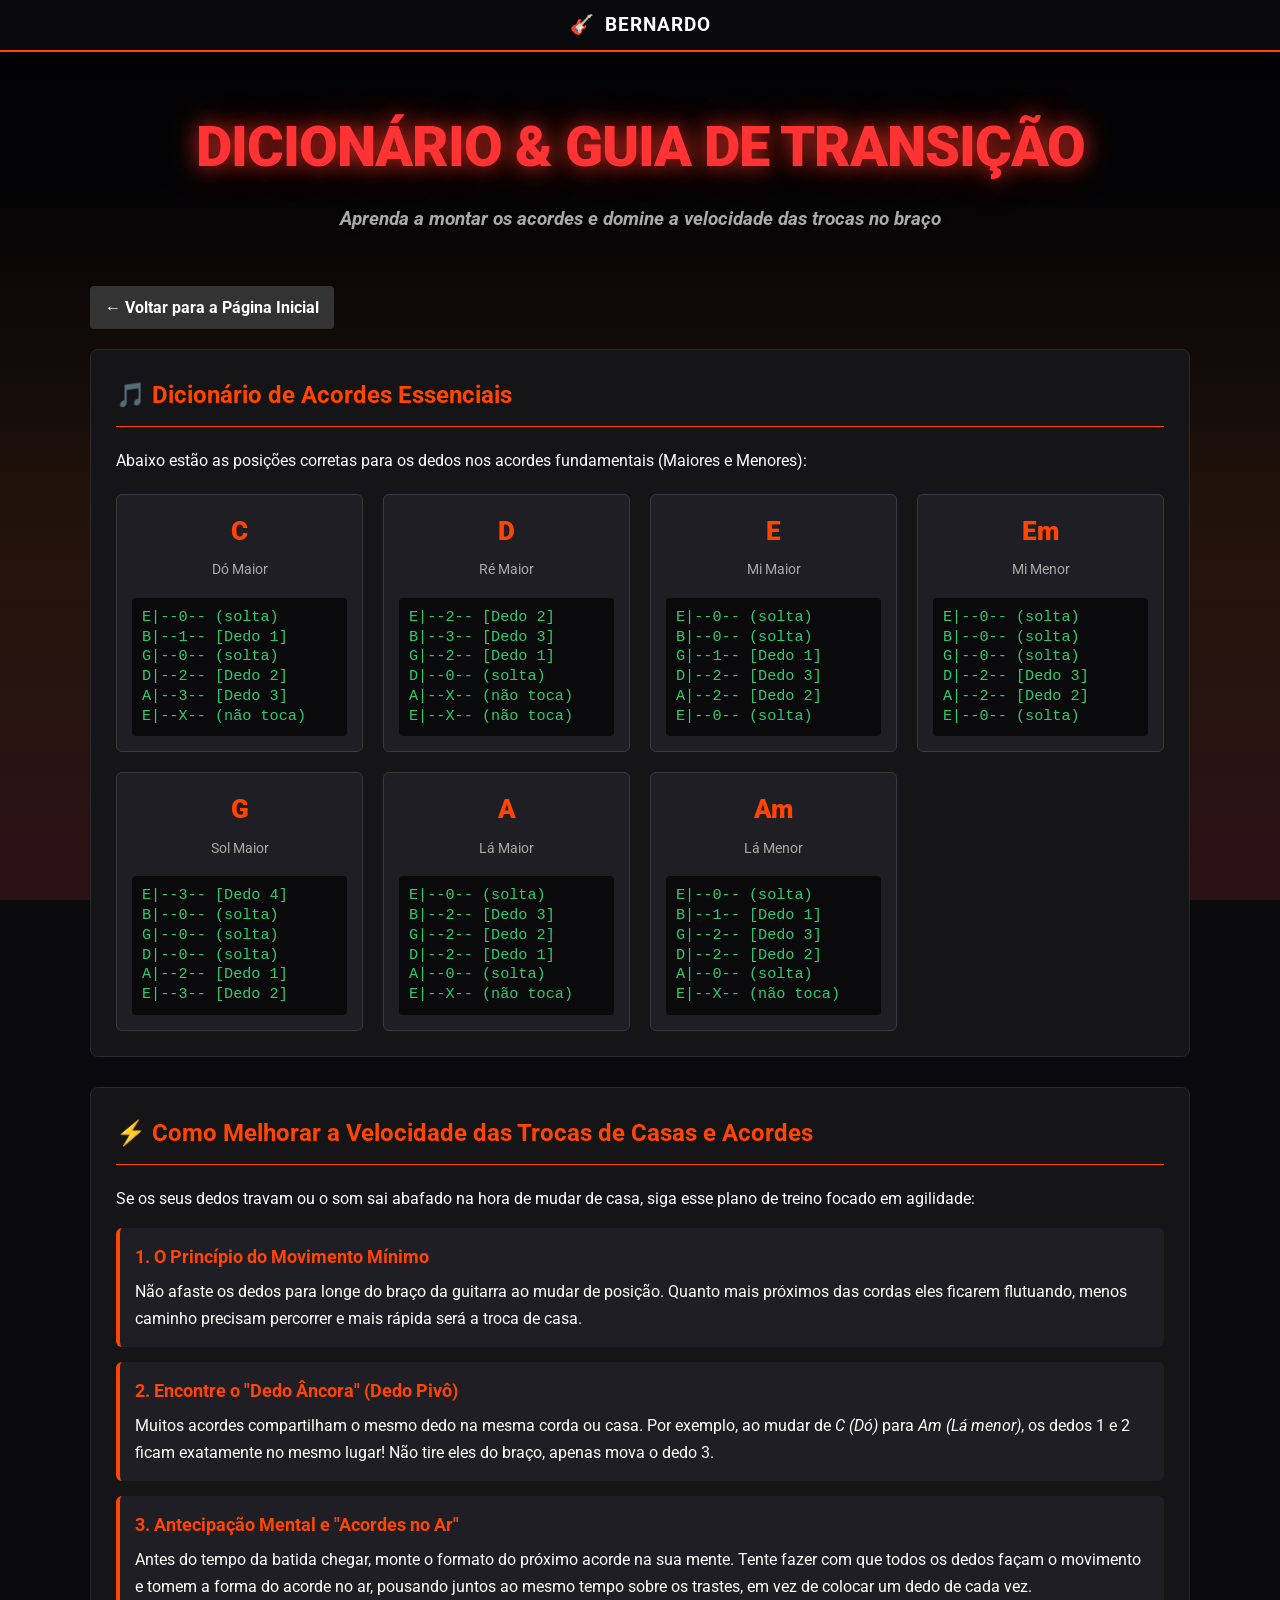
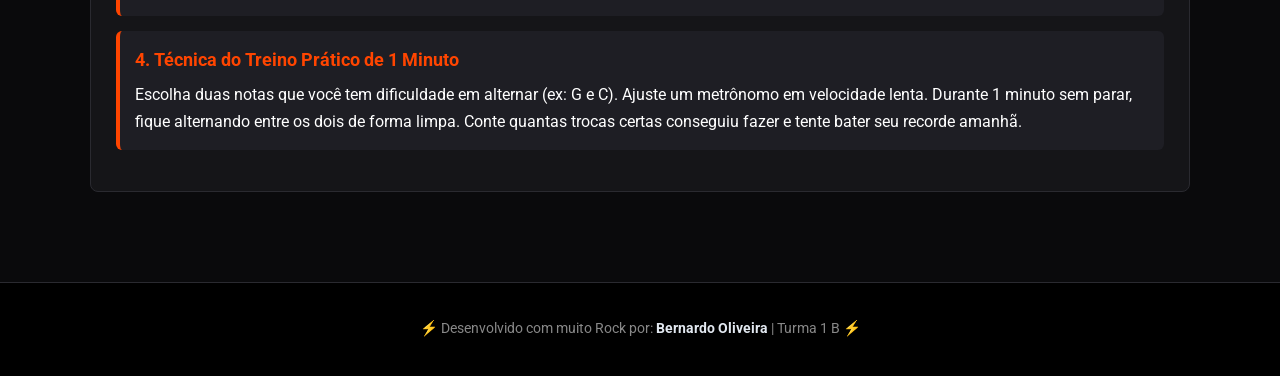
==== acordes.html @ 713ac823 "SixSevenAuraBoy+Ego" ====
<!DOCTYPE html>
<html lang="pt-BR">
<head>
    <meta charset="UTF-8">
    <meta name="viewport" content="width=device-width, initial-scale=1.0">
    <title>Acorde Perfeito - Dicionário de Acordes</title>
    <link rel="preconnect" href="https://fonts.googleapis.com">
    <link rel="preconnect" href="https://fonts.gstatic.com" crossorigin>
    <link href="https://fonts.googleapis.com/css2?family=Roboto:wght@400;700;900&display=swap" rel="stylesheet">
    <link rel="stylesheet" href="style.css">
    <style>
        /* CURSOR FIXO DIRETO NO HTML */
        html, body {
            cursor: url('images/palheta-cursor.png') 16 16, auto !important;
        }
        a, button, select, input[type="submit"], .btn-voltar, .chord-card {
            cursor: url('images/palheta-pointer.png') 16 16, pointer !important;
        }

        /* Barra Fixa do Topo */
        .top-navbar {
            position: fixed;
            top: 0;
            left: 0;
            width: 100%;
            height: 50px;
            background-color: rgba(10, 10, 12, 0.95);
            backdrop-filter: blur(8px);
            -webkit-backdrop-filter: blur(8px);
            display: flex;
            align-items: center;
            justify-content: center;
            z-index: 10000;
            box-shadow: 0 4px 20px rgba(0, 0, 0, 0.8);
            border-bottom: 2px solid #ff4500;
        }

        .top-navbar-content {
            font-family: 'Roboto', sans-serif;
            font-weight: 700;
            font-size: 1.2rem;
            color: #ffffff;
            display: flex;
            align-items: center;
            gap: 10px;
            letter-spacing: 1px;
        }

        body {
            margin-top: 70px !important;
            background-color: #0a0a0c;
            color: #ffffff;
            font-family: 'Roboto', sans-serif;
        }

        .container {
            max-width: 1100px;
            margin: 0 auto;
            padding: 20px;
        }

        .btn-voltar {
            display: inline-block;
            color: #ffffff;
            background-color: #333;
            padding: 8px 15px;
            text-decoration: none;
            border-radius: 4px;
            margin-bottom: 20px;
            font-weight: bold;
            transition: background 0.2s;
        }
        .btn-voltar:hover {
            background-color: #444;
        }

        .secao-acordes {
            background: #151518;
            border: 1px solid #2a2a30;
            border-radius: 8px;
            padding: 25px;
            margin-bottom: 30px;
        }

        h2 {
            color: #ff4500;
            border-bottom: 1px solid #ff4500;
            padding-bottom: 10px;
            margin-top: 0;
        }

        /* Grid do Dicionário de Acordes */
        .grid-acordes {
            display: grid;
            grid-template-columns: repeat(auto-fit, minmax(220px, 1fr));
            gap: 20px;
            margin-top: 20px;
        }

        .chord-card {
            background: #1e1e24;
            border: 1px solid #3a3a42;
            border-radius: 6px;
            padding: 15px;
            text-align: center;
            transition: transform 0.2s, border-color 0.2s;
        }

        .chord-card:hover {
            transform: translateY(-3px);
            border-color: #ff4500;
        }

        .chord-name {
            font-size: 1.6rem;
            font-weight: 900;
            color: #ff4500;
            margin-bottom: 5px;
        }

        .chord-type {
            font-size: 0.9rem;
            color: #aaaaaa;
            margin-bottom: 15px;
        }

        /* Representação visual simplificada das cordas/dedos */
        .chord-diagram {
            font-family: monospace;
            background: #0a0a0c;
            padding: 10px;
            border-radius: 4px;
            color: #2ecc71;
            font-size: 0.95rem;
            line-height: 1.3;
            text-align: left;
            display: inline-block;
            width: 100%;
            box-sizing: border-box;
        }

        /* Seção de Dicas de Velocidade */
        .dicas-lista {
            list-style-type: none;
            padding-left: 0;
        }

        .dicas-lista li {
            background: #1e1e24;
            margin-bottom: 15px;
            padding: 15px;
            border-radius: 6px;
            border-left: 4px solid #ff4500;
        }

        .dicas-lista strong {
            color: #ff4500;
            display: block;
            font-size: 1.1rem;
            margin-bottom: 5px;
        }

        footer {
            text-align: center;
            padding: 20px;
            margin-top: 40px;
            border-top: 1px solid #2a2a30;
            font-size: 0.9rem;
            color: #888;
        }
    </style>
</head>
<body>

    <div class="top-navbar">
        <div class="top-navbar-content">
            <span class="guitar-icon">🎸</span>
            <span>BERNARDO</span>
        </div>
    </div>

    <header class="site-header" style="text-align: center; padding: 30px 0;">
        <h1>Dicionário & Guia de Transição</h1>
        <p class="subtitulo" style="color: #aaa;">Aprenda a montar os acordes e domine a velocidade das trocas no braço</p>
    </header>

    <div class="container">
        <a href="index.html" class="btn-voltar">← Voltar para a Página Inicial</a>

        <section class="secao-acordes">
            <h2>🎵 Dicionário de Acordes Essenciais</h2>
            <p>Abaixo estão as posições corretas para os dedos nos acordes fundamentais (Maiores e Menores):</p>
            
            <div class="grid-acordes">
                <div class="chord-card">
                    <div class="chord-name">C</div>
                    <div class="chord-type">Dó Maior</div>
                    <div class="chord-diagram">
                        E|--0-- (solta)<br>
                        B|--1-- [Dedo 1]<br>
                        G|--0-- (solta)<br>
                        D|--2-- [Dedo 2]<br>
                        A|--3-- [Dedo 3]<br>
                        E|--X-- (não toca)
                    </div>
                </div>

                <div class="chord-card">
                    <div class="chord-name">D</div>
                    <div class="chord-type">Ré Maior</div>
                    <div class="chord-diagram">
                        E|--2-- [Dedo 2]<br>
                        B|--3-- [Dedo 3]<br>
                        G|--2-- [Dedo 1]<br>
                        D|--0-- (solta)<br>
                        A|--X-- (não toca)<br>
                        E|--X-- (não toca)
                    </div>
                </div>

                <div class="chord-card">
                    <div class="chord-name">E</div>
                    <div class="chord-type">Mi Maior</div>
                    <div class="chord-diagram">
                        E|--0-- (solta)<br>
                        B|--0-- (solta)<br>
                        G|--1-- [Dedo 1]<br>
                        D|--2-- [Dedo 3]<br>
                        A|--2-- [Dedo 2]<br>
                        E|--0-- (solta)
                    </div>
                </div>

                <div class="chord-card">
                    <div class="chord-name">Em</div>
                    <div class="chord-type">Mi Menor</div>
                    <div class="chord-diagram">
                        E|--0-- (solta)<br>
                        B|--0-- (solta)<br>
                        G|--0-- (solta)<br>
                        D|--2-- [Dedo 3]<br>
                        A|--2-- [Dedo 2]<br>
                        E|--0-- (solta)
                    </div>
                </div>

                <div class="chord-card">
                    <div class="chord-name">G</div>
                    <div class="chord-type">Sol Maior</div>
                    <div class="chord-diagram">
                        E|--3-- [Dedo 4]<br>
                        B|--0-- (solta)<br>
                        G|--0-- (solta)<br>
                        D|--0-- (solta)<br>
                        A|--2-- [Dedo 1]<br>
                        E|--3-- [Dedo 2]
                    </div>
                </div>

                <div class="chord-card">
                    <div class="chord-name">A</div>
                    <div class="chord-type">Lá Maior</div>
                    <div class="chord-diagram">
                        E|--0-- (solta)<br>
                        B|--2-- [Dedo 3]<br>
                        G|--2-- [Dedo 2]<br>
                        D|--2-- [Dedo 1]<br>
                        A|--0-- (solta)<br>
                        E|--X-- (não toca)
                    </div>
                </div>

                <div class="chord-card">
                    <div class="chord-name">Am</div>
                    <div class="chord-type">Lá Menor</div>
                    <div class="chord-diagram">
                        E|--0-- (solta)<br>
                        B|--1-- [Dedo 1]<br>
                        G|--2-- [Dedo 3]<br>
                        D|--2-- [Dedo 2]<br>
                        A|--0-- (solta)<br>
                        E|--X-- (não toca)
                    </div>
                </div>
            </div>
        </section>

        <section class="secao-acordes">
            <h2>⚡ Como Melhorar a Velocidade das Trocas de Casas e Acordes</h2>
            <p>Se os seus dedos travam ou o som sai abafado na hora de mudar de casa, siga esse plano de treino focado em agilidade:</p>
            
            <ul class="dicas-lista">
                <li>
                    <strong>1. O Princípio do Movimento Mínimo</strong>
                    Não afaste os dedos para longe do braço da guitarra ao mudar de posição. Quanto mais próximos das cordas eles ficarem flutuando, menos caminho precisam percorrer e mais rápida será a troca de casa.
                </li>
                <li>
                    <strong>2. Encontre o "Dedo Âncora" (Dedo Pivô)</strong>
                    Muitos acordes compartilham o mesmo dedo na mesma corda ou casa. Por exemplo, ao mudar de <em>C (Dó)</em> para <em>Am (Lá menor)</em>, os dedos 1 e 2 ficam exatamente no mesmo lugar! Não tire eles do braço, apenas mova o dedo 3.
                </li>
                <li>
                    <strong>3. Antecipação Mental e "Acordes no Ar"</strong>
                    Antes do tempo da batida chegar, monte o formato do próximo acorde na sua mente. Tente fazer com que todos os dedos façam o movimento e tomem a forma do acorde no ar, pousando juntos ao mesmo tempo sobre os trastes, em vez de colocar um dedo de cada vez.
                </li>
                <li>
                    <strong>4. Técnica do Treino Prático de 1 Minuto</strong>
                    Escolha duas notas que você tem dificuldade em alternar (ex: G e C). Ajuste um metrônomo em velocidade lenta. Durante 1 minuto sem parar, fique alternando entre os dois de forma limpa. Conte quantas trocas certas conseguiu fazer e tente bater seu recorde amanhã.
                </li>
            </ul>
        </section>
    </div>

    <footer>
        <p>⚡ Desenvolvido com muito Rock por: <strong>Bernardo Oliveira</strong> | Turma 1 B ⚡</p>
    </footer>

</body>
</html>
---- style.css ----
/* Configurações Gerais e Efeito Chamas de Fundo */
body {
    font-family: 'Roboto', 'Segoe UI', sans-serif;
    background: linear-gradient(0deg, rgba(230,57,70,0.15) 0%, rgba(255,107,0,0.1) 40%, #030305 80%), #030305;
    background-attachment: fixed;
    color: #e2e8f0;
    line-height: 1.7;
    margin: 0;
    padding: 0;
}

.site-header {
    text-align: center;
    padding: 40px 10px 10px 10px;
}

h1 {
    color: #ff3333;
    font-size: 3.5rem;
    font-weight: 900;
    text-transform: uppercase;
    margin: 0;
    letter-spacing: -1px;
    text-shadow: 0 0 20px rgba(255, 51, 51, 0.7), 0 0 40px rgba(255, 69, 0, 0.4);
}

.subtitulo {
    color: #a0aec0; /* Trocado amarelo por cinza prateado */
    font-size: 1.2rem;
    font-style: italic;
    font-weight: bold;
    margin: 8px 0 0 0;
    text-shadow: 0 2px 4px rgba(0,0,0,0.8);
}

/* LAYOUT TRI-COLUNA */
.layout-container {
    display: flex;
    max-width: 1400px;
    margin: 30px auto;
    padding: 0 20px;
    gap: 25px;
}

/* CONFIGURAÇÃO DAS BARRAS LATERAIS */
.sidebar {
    flex: 1;
    min-width: 280px;
    background: rgba(15, 15, 20, 0.85);
    backdrop-filter: blur(5px);
    padding: 20px;
    border-radius: 12px;
    border: 1px solid #ff4500;
    height: fit-content;
    position: sticky;
    top: 75px;
    box-shadow: 0 4px 20px rgba(255, 69, 0, 0.15);
}

.sidebar-title {
    color: #cbd5e0; /* Trocado amarelo por cinza claro */
    text-transform: uppercase;
    font-size: 1.1rem;
    font-weight: 900;
    margin-top: 0;
    border-bottom: 2px solid #ff3333;
    padding-bottom: 10px;
    margin-bottom: 20px;
    letter-spacing: 1px;
    text-shadow: 0 0 5px rgba(200,200,200,0.2);
}

/* Esquerda: Cards de Modelos */
.guitar-model-card {
    background: rgba(25, 25, 30, 0.9);
    padding: 16px;
    border-radius: 8px;
    margin-bottom: 20px;
    font-size: 0.9rem;
    border: 1px solid #333;
    border-left: 4px solid #ff4500;
    box-shadow: 0 4px 10px rgba(0, 0, 0, 0.5);
    transition: all 0.3s ease;
}

.guitar-model-card:hover {
    transform: translateY(-4px);
    border-left-color: #ff3333;
    box-shadow: 0 0 20px rgba(255, 51, 51, 0.4);
    background: #1e1e24;
}

.guitar-model-card h4 {
    margin: 10px 0 5px 0;
    color: #ffffff;
    font-size: 1.2rem;
    font-weight: 700;
}

.guitar-model-card p {
    margin: 0 0 6px 0;
    color: #cbd5e0;
    font-size: 0.88rem;
}

.ponto-forte {
    color: #ffffff !important;
    background: linear-gradient(90deg, #ff4500, #ff3333);
    padding: 6px 8px;
    border-radius: 4px;
    font-weight: 700;
    box-shadow: 0 2px 5px rgba(0,0,0,0.3);
}

/* Direita: Menu de Links */
.shortcut-menu {
    display: flex;
    flex-direction: column;
    gap: 8px;
}
.shortcut-menu a {
    color: #e2e8f0;
    text-decoration: none;
    font-size: 0.95rem;
    padding: 10px 14px;
    background: rgba(30, 30, 40, 0.6);
    border-radius: 6px;
    transition: all 0.2s ease;
    border-left: 3px solid transparent;
    font-weight: 500;
}
.shortcut-menu a:hover {
    background: #ff3333;
    color: #ffffff;
    border-left-color: #718096; /* Detalhe lateral cinza escuro no hover */
    transform: translateX(4px);
    box-shadow: 0 0 15px rgba(255, 51, 51, 0.5);
}

/* COLUNA CENTRAL */
.main-content {
    flex: 2.3;
    background: rgba(10, 10, 12, 0.9);
    backdrop-filter: blur(5px);
    padding: 35px;
    border-radius: 12px;
    border: 1px solid #222;
    box-shadow: 0 10px 30px rgba(0,0,0,0.7);
}

.intro-box {
    background-color: rgba(255, 69, 0, 0.05);
    color: #e2e8f0;
    padding: 22px;
    border-left: 4px solid #ff3333;
    border-radius: 4px;
    margin-bottom: 30px;
    font-size: 1.05rem;
    border-right: 1px solid rgba(255, 69, 0, 0.1);
    border-top: 1px solid rgba(255, 69, 0, 0.1);
    border-bottom: 1px solid rgba(255, 69, 0, 0.1);
}

/* Afinador Realista */
.afinador-container {
    background: #000000;
    color: #fff;
    padding: 25px;
    border-radius: 10px;
    border: 2px solid #ff3333;
    margin-bottom: 35px;
    text-align: center;
    box-shadow: 0 0 20px rgba(255, 51, 51, 0.2);
}
.afinador-container h3 {
    margin: 0 0 6px 0;
    color: #e2e8f0; /* Trocado amarelo por cinza prateado */
    font-size: 1.3rem;
    letter-spacing: 0.5px;
    text-shadow: 0 0 10px rgba(255,255,255,0.1);
}
.afinador-instrucao {
    font-size: 0.9rem;
    color: #a0aec0;
    margin-bottom: 16px;
}
.cordas-board {
    display: flex;
    justify-content: center;
    gap: 10px;
}
.nota-btn {
    font-family: 'Roboto', sans-serif;
    background: #1a1a1a;
    color: #cbd5e0; /* Letras do botão em cinza claro */
    border: 2px solid #ff4500;
    width: 52px;
    height: 52px;
    font-weight: 700;
    border-radius: 50%;
    cursor: pointer;
    transition: all 0.2s ease;
}
.nota-btn:hover {
    background: #ff3333;
    color: #fff;
    border-color: #ffffff;
    transform: scale(1.1);
    box-shadow: 0 0 20px #ff3333;
}
#nota-tocando {
    margin-top: 14px;
    font-size: 0.95rem;
    color: #cbd5e0;
}

/* Imagem Central Principal */
.imagem-blog {
    width: 100%;
    height: 380px;
    object-fit: cover;
    border-radius: 10px;
    border: 2px solid #ff4500;
    margin-bottom: 35px;
    box-shadow: 0 0 25px rgba(255, 69, 0, 0.3);
}

/* Cards de Conteúdo Central */
.card {
    background: rgba(20, 20, 25, 0.9);
    padding: 30px;
    border-radius: 8px;
    margin-bottom: 25px;
    border: 1px solid #222;
    border-bottom: 3px solid #ff4500;
    scroll-margin-top: 75px;
    transition: all 0.3s ease;
}

.card:hover {
    border-bottom-color: #ff3333;
    box-shadow: 0 0 20px rgba(255, 69, 0, 0.2);
    transform: translateY(-2px);
    background: rgba(30, 30, 35, 0.95);
}

.card h2 {
    color: #cbd5e0; /* Títulos internos em cinza claro */
    font-size: 1.35rem;
    margin-top: 0;
    font-weight: 700;
    text-transform: uppercase;
    letter-spacing: 0.5px;
    transition: color 0.2s ease;
}
.card:hover h2 {
    color: #ff3333;
}

.card p {
    font-size: 0.98rem;
    color: #e2e8f0;
    margin: 0;
}

/* SEÇÃO DE LARGURA TOTAL */
.full-width-section {
    background: rgba(5, 5, 5, 0.95);
    border-top: 2px solid #ff3333;
    border-bottom: 2px solid #ff3333;
    padding: 55px 20px;
    margin: 50px 0 0 0;
    display: flex;
    justify-content: center;
    box-shadow: 0 0 30px rgba(0,0,0,0.8);
}

.full-width-content {
    max-width: 1310px;
    width: 100%;
}

.full-width-content h2 {
    color: #ff3333;
    font-size: 1.8rem;
    text-transform: uppercase;
    margin-top: 0;
    margin-bottom: 30px;
    text-align: center;
    text-shadow: 0 0 10px rgba(255,51,51,0.5);
}

.acordes-grid {
    display: flex;
    gap: 35px;
}

.acorde-texto {
    flex: 2;
    font-size: 1.05rem;
    color: #cbd5e0;
}

.acorde-destaque {
    flex: 1;
    background: #111;
    padding: 25px;
    border-radius: 10px;
    border: 1px solid #ff4500;
    box-shadow: inset 0 0 15px rgba(255,69,0,0.1);
}

.acorde-destaque h4 {
    margin-top: 0;
    color: #a0aec0; /* Trocado amarelo por cinza médio */
    font-size: 1.15rem;
    text-transform: uppercase;
}

/* Rodapé */
footer {
    text-align: center;
    padding: 35px;
    background-color: #000000;
    color: #718096;
    border-top: 3px solid #ff3333;
}
footer strong {
    color: #e2e8f0; /* Trocado amarelo por cinza prateado */
}

/* Responsividade */
@media (max-width: 1100px) {
    .layout-container, .acordes-grid {
        flex-direction: column;
    }
    .sidebar {
        position: static;
        width: auto;
    }
}
html, body {
    cursor: url('images/palheta-cursor.png') 16 16, auto !important;
}

a, button, select, input[type="submit"], .acorde-btn, th, td {
    cursor: url('images/palheta-pointer.png') 16 16, pointer !important;
}
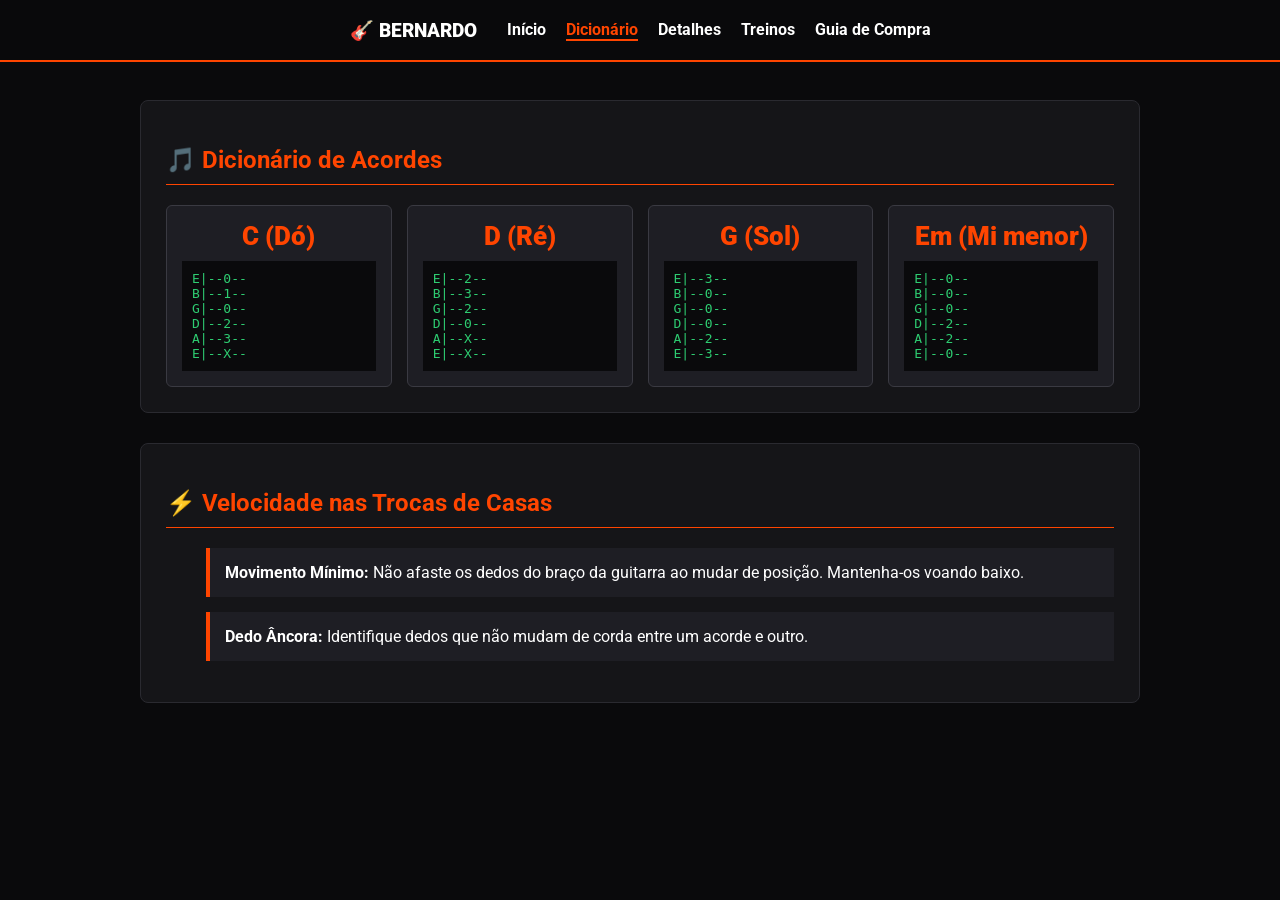
==== commit 8b7c0073: "dada" ====
--- a/acordes.html
+++ b/acordes.html
@@ -3,316 +3,74 @@
 <head>
     <meta charset="UTF-8">
     <meta name="viewport" content="width=device-width, initial-scale=1.0">
-    <title>Acorde Perfeito - Dicionário de Acordes</title>
-    <link rel="preconnect" href="https://fonts.googleapis.com">
-    <link rel="preconnect" href="https://fonts.gstatic.com" crossorigin>
+    <title>Acorde Perfeito - Dicionário</title>
     <link href="https://fonts.googleapis.com/css2?family=Roboto:wght@400;700;900&display=swap" rel="stylesheet">
-    <link rel="stylesheet" href="style.css">
     <style>
-        /* CURSOR FIXO DIRETO NO HTML */
-        html, body {
-            cursor: url('images/palheta-cursor.png') 16 16, auto !important;
+        /* CURSOR DA PALHETA EM SVG */
+        html, body { 
+            cursor: url('data:image/svg+xml;utf8,<svg xmlns="http://www.w3.org/2000/svg" width="24" height="24" viewBox="0 0 24 24"><path d="M12 2C8 2 4 8 4 14c0 4.4 3.6 8 8 8s8-3.6 8-8c0-6-4-12-8-12z" fill="%23ff4500" stroke="%23ffffff" stroke-width="1"/></svg>') 12 12, auto !important; 
         }
-        a, button, select, input[type="submit"], .btn-voltar, .chord-card {
-            cursor: url('images/palheta-pointer.png') 16 16, pointer !important;
+        a, button, .chord-card { 
+            cursor: url('data:image/svg+xml;utf8,<svg xmlns="http://www.w3.org/2000/svg" width="24" height="24" viewBox="0 0 24 24"><path d="M12 2C8 2 4 8 4 14c0 4.4 3.6 8 8 8s8-3.6 8-8c0-6-4-12-8-12z" fill="%23ffffff" stroke="%23ff4500" stroke-width="2"/></svg>') 12 12, pointer !important; 
         }
 
-        /* Barra Fixa do Topo */
+        /* MENU DE NAVEGAÇÃO */
         .top-navbar {
-            position: fixed;
-            top: 0;
-            left: 0;
-            width: 100%;
-            height: 50px;
-            background-color: rgba(10, 10, 12, 0.95);
-            backdrop-filter: blur(8px);
-            -webkit-backdrop-filter: blur(8px);
-            display: flex;
-            align-items: center;
-            justify-content: center;
-            z-index: 10000;
-            box-shadow: 0 4px 20px rgba(0, 0, 0, 0.8);
-            border-bottom: 2px solid #ff4500;
+            position: fixed; top: 0; left: 0; width: 100%; height: 60px;
+            background-color: rgba(10, 10, 12, 0.95); border-bottom: 2px solid #ff4500;
+            display: flex; align-items: center; justify-content: center; z-index: 10000;
         }
-
-        .top-navbar-content {
-            font-family: 'Roboto', sans-serif;
-            font-weight: 700;
-            font-size: 1.2rem;
-            color: #ffffff;
-            display: flex;
-            align-items: center;
-            gap: 10px;
-            letter-spacing: 1px;
-        }
-
-        body {
-            margin-top: 70px !important;
-            background-color: #0a0a0c;
-            color: #ffffff;
-            font-family: 'Roboto', sans-serif;
-        }
-
-        .container {
-            max-width: 1100px;
-            margin: 0 auto;
-            padding: 20px;
-        }
-
-        .btn-voltar {
-            display: inline-block;
-            color: #ffffff;
-            background-color: #333;
-            padding: 8px 15px;
-            text-decoration: none;
-            border-radius: 4px;
-            margin-bottom: 20px;
-            font-weight: bold;
-            transition: background 0.2s;
-        }
-        .btn-voltar:hover {
-            background-color: #444;
-        }
-
-        .secao-acordes {
-            background: #151518;
-            border: 1px solid #2a2a30;
-            border-radius: 8px;
-            padding: 25px;
-            margin-bottom: 30px;
-        }
-
-        h2 {
-            color: #ff4500;
-            border-bottom: 1px solid #ff4500;
-            padding-bottom: 10px;
-            margin-top: 0;
-        }
-
-        /* Grid do Dicionário de Acordes */
-        .grid-acordes {
-            display: grid;
-            grid-template-columns: repeat(auto-fit, minmax(220px, 1fr));
-            gap: 20px;
-            margin-top: 20px;
-        }
-
-        .chord-card {
-            background: #1e1e24;
-            border: 1px solid #3a3a42;
-            border-radius: 6px;
-            padding: 15px;
-            text-align: center;
-            transition: transform 0.2s, border-color 0.2s;
-        }
-
-        .chord-card:hover {
-            transform: translateY(-3px);
-            border-color: #ff4500;
-        }
-
-        .chord-name {
-            font-size: 1.6rem;
-            font-weight: 900;
-            color: #ff4500;
-            margin-bottom: 5px;
-        }
-
-        .chord-type {
-            font-size: 0.9rem;
-            color: #aaaaaa;
-            margin-bottom: 15px;
-        }
-
-        /* Representação visual simplificada das cordas/dedos */
-        .chord-diagram {
-            font-family: monospace;
-            background: #0a0a0c;
-            padding: 10px;
-            border-radius: 4px;
-            color: #2ecc71;
-            font-size: 0.95rem;
-            line-height: 1.3;
-            text-align: left;
-            display: inline-block;
-            width: 100%;
-            box-sizing: border-box;
-        }
-
-        /* Seção de Dicas de Velocidade */
-        .dicas-lista {
-            list-style-type: none;
-            padding-left: 0;
-        }
-
-        .dicas-lista li {
-            background: #1e1e24;
-            margin-bottom: 15px;
-            padding: 15px;
-            border-radius: 6px;
-            border-left: 4px solid #ff4500;
-        }
-
-        .dicas-lista strong {
-            color: #ff4500;
-            display: block;
-            font-size: 1.1rem;
-            margin-bottom: 5px;
-        }
-
-        footer {
-            text-align: center;
-            padding: 20px;
-            margin-top: 40px;
-            border-top: 1px solid #2a2a30;
-            font-size: 0.9rem;
-            color: #888;
-        }
+        .nav-menu { display: flex; gap: 20px; margin-left: 30px; }
+        .nav-menu a { color: #fff; text-decoration: none; font-weight: bold; font-family: 'Roboto', sans-serif; }
+        .nav-menu a:hover { color: #ff4500; }
+        .nav-active { color: #ff4500 !important; border-bottom: 2px solid #ff4500; }
+        
+        /* ESTILOS GERAIS */
+        body { margin-top: 80px; background-color: #0a0a0c; color: #fff; font-family: 'Roboto', sans-serif; }
+        .container { max-width: 1000px; margin: 0 auto; padding: 20px; }
+        .secao { background: #151518; border: 1px solid #2a2a30; border-radius: 8px; padding: 25px; margin-bottom: 30px; }
+        h2 { color: #ff4500; border-bottom: 1px solid #ff4500; padding-bottom: 10px; }
+        
+        .grid-acordes { display: grid; grid-template-columns: repeat(auto-fit, minmax(200px, 1fr)); gap: 15px; margin-top: 20px; }
+        .chord-card { background: #1e1e24; border: 1px solid #3a3a42; border-radius: 6px; padding: 15px; text-align: center; }
+        .chord-name { font-size: 1.6rem; font-weight: 900; color: #ff4500; }
+        .chord-diagram { font-family: monospace; background: #0a0a0c; color: #2ecc71; padding: 10px; margin-top: 10px; text-align: left; }
+        
+        .dicas li { background: #1e1e24; margin-bottom: 15px; padding: 15px; border-left: 4px solid #ff4500; list-style: none; }
     </style>
 </head>
 <body>
 
     <div class="top-navbar">
-        <div class="top-navbar-content">
-            <span class="guitar-icon">🎸</span>
-            <span>BERNARDO</span>
-        </div>
+        <span style="color: #fff; font-weight: 900; font-family: 'Roboto'; font-size: 1.2rem;">🎸 BERNARDO</span>
+        <nav class="nav-menu">
+            <a href="index.html">Início</a>
+            <a href="acordes.html" class="nav-active">Dicionário</a>
+            <a href="detalhes.html">Detalhes</a>
+            <a href="treinos.html">Treinos</a>
+            <a href="Guia-Compra.html">Guia de Compra</a>
+        </nav>
     </div>
 
-    <header class="site-header" style="text-align: center; padding: 30px 0;">
-        <h1>Dicionário & Guia de Transição</h1>
-        <p class="subtitulo" style="color: #aaa;">Aprenda a montar os acordes e domine a velocidade das trocas no braço</p>
-    </header>
-
     <div class="container">
-        <a href="index.html" class="btn-voltar">← Voltar para a Página Inicial</a>
-
-        <section class="secao-acordes">
-            <h2>🎵 Dicionário de Acordes Essenciais</h2>
-            <p>Abaixo estão as posições corretas para os dedos nos acordes fundamentais (Maiores e Menores):</p>
-            
+        <section class="secao">
+            <h2>🎵 Dicionário de Acordes</h2>
             <div class="grid-acordes">
-                <div class="chord-card">
-                    <div class="chord-name">C</div>
-                    <div class="chord-type">Dó Maior</div>
-                    <div class="chord-diagram">
-                        E|--0-- (solta)<br>
-                        B|--1-- [Dedo 1]<br>
-                        G|--0-- (solta)<br>
-                        D|--2-- [Dedo 2]<br>
-                        A|--3-- [Dedo 3]<br>
-                        E|--X-- (não toca)
-                    </div>
-                </div>
-
-                <div class="chord-card">
-                    <div class="chord-name">D</div>
-                    <div class="chord-type">Ré Maior</div>
-                    <div class="chord-diagram">
-                        E|--2-- [Dedo 2]<br>
-                        B|--3-- [Dedo 3]<br>
-                        G|--2-- [Dedo 1]<br>
-                        D|--0-- (solta)<br>
-                        A|--X-- (não toca)<br>
-                        E|--X-- (não toca)
-                    </div>
-                </div>
-
-                <div class="chord-card">
-                    <div class="chord-name">E</div>
-                    <div class="chord-type">Mi Maior</div>
-                    <div class="chord-diagram">
-                        E|--0-- (solta)<br>
-                        B|--0-- (solta)<br>
-                        G|--1-- [Dedo 1]<br>
-                        D|--2-- [Dedo 3]<br>
-                        A|--2-- [Dedo 2]<br>
-                        E|--0-- (solta)
-                    </div>
-                </div>
-
-                <div class="chord-card">
-                    <div class="chord-name">Em</div>
-                    <div class="chord-type">Mi Menor</div>
-                    <div class="chord-diagram">
-                        E|--0-- (solta)<br>
-                        B|--0-- (solta)<br>
-                        G|--0-- (solta)<br>
-                        D|--2-- [Dedo 3]<br>
-                        A|--2-- [Dedo 2]<br>
-                        E|--0-- (solta)
-                    </div>
-                </div>
-
-                <div class="chord-card">
-                    <div class="chord-name">G</div>
-                    <div class="chord-type">Sol Maior</div>
-                    <div class="chord-diagram">
-                        E|--3-- [Dedo 4]<br>
-                        B|--0-- (solta)<br>
-                        G|--0-- (solta)<br>
-                        D|--0-- (solta)<br>
-                        A|--2-- [Dedo 1]<br>
-                        E|--3-- [Dedo 2]
-                    </div>
-                </div>
-
-                <div class="chord-card">
-                    <div class="chord-name">A</div>
-                    <div class="chord-type">Lá Maior</div>
-                    <div class="chord-diagram">
-                        E|--0-- (solta)<br>
-                        B|--2-- [Dedo 3]<br>
-                        G|--2-- [Dedo 2]<br>
-                        D|--2-- [Dedo 1]<br>
-                        A|--0-- (solta)<br>
-                        E|--X-- (não toca)
-                    </div>
-                </div>
-
-                <div class="chord-card">
-                    <div class="chord-name">Am</div>
-                    <div class="chord-type">Lá Menor</div>
-                    <div class="chord-diagram">
-                        E|--0-- (solta)<br>
-                        B|--1-- [Dedo 1]<br>
-                        G|--2-- [Dedo 3]<br>
-                        D|--2-- [Dedo 2]<br>
-                        A|--0-- (solta)<br>
-                        E|--X-- (não toca)
-                    </div>
-                </div>
+                <div class="chord-card"><div class="chord-name">C (Dó)</div><div class="chord-diagram">E|--0--<br>B|--1--<br>G|--0--<br>D|--2--<br>A|--3--<br>E|--X--</div></div>
+                <div class="chord-card"><div class="chord-name">D (Ré)</div><div class="chord-diagram">E|--2--<br>B|--3--<br>G|--2--<br>D|--0--<br>A|--X--<br>E|--X--</div></div>
+                <div class="chord-card"><div class="chord-name">G (Sol)</div><div class="chord-diagram">E|--3--<br>B|--0--<br>G|--0--<br>D|--0--<br>A|--2--<br>E|--3--</div></div>
+                <div class="chord-card"><div class="chord-name">Em (Mi menor)</div><div class="chord-diagram">E|--0--<br>B|--0--<br>G|--0--<br>D|--2--<br>A|--2--<br>E|--0--</div></div>
             </div>
         </section>
 
-        <section class="secao-acordes">
-            <h2>⚡ Como Melhorar a Velocidade das Trocas de Casas e Acordes</h2>
-            <p>Se os seus dedos travam ou o som sai abafado na hora de mudar de casa, siga esse plano de treino focado em agilidade:</p>
-            
-            <ul class="dicas-lista">
-                <li>
-                    <strong>1. O Princípio do Movimento Mínimo</strong>
-                    Não afaste os dedos para longe do braço da guitarra ao mudar de posição. Quanto mais próximos das cordas eles ficarem flutuando, menos caminho precisam percorrer e mais rápida será a troca de casa.
-                </li>
-                <li>
-                    <strong>2. Encontre o "Dedo Âncora" (Dedo Pivô)</strong>
-                    Muitos acordes compartilham o mesmo dedo na mesma corda ou casa. Por exemplo, ao mudar de <em>C (Dó)</em> para <em>Am (Lá menor)</em>, os dedos 1 e 2 ficam exatamente no mesmo lugar! Não tire eles do braço, apenas mova o dedo 3.
-                </li>
-                <li>
-                    <strong>3. Antecipação Mental e "Acordes no Ar"</strong>
-                    Antes do tempo da batida chegar, monte o formato do próximo acorde na sua mente. Tente fazer com que todos os dedos façam o movimento e tomem a forma do acorde no ar, pousando juntos ao mesmo tempo sobre os trastes, em vez de colocar um dedo de cada vez.
-                </li>
-                <li>
-                    <strong>4. Técnica do Treino Prático de 1 Minuto</strong>
-                    Escolha duas notas que você tem dificuldade em alternar (ex: G e C). Ajuste um metrônomo em velocidade lenta. Durante 1 minuto sem parar, fique alternando entre os dois de forma limpa. Conte quantas trocas certas conseguiu fazer e tente bater seu recorde amanhã.
-                </li>
+        <section class="secao">
+            <h2>⚡ Velocidade nas Trocas de Casas</h2>
+            <ul class="dicas">
+                <li><strong>Movimento Mínimo:</strong> Não afaste os dedos do braço da guitarra ao mudar de posição. Mantenha-os voando baixo.</li>
+                <li><strong>Dedo Âncora:</strong> Identifique dedos que não mudam de corda entre um acorde e outro.</li>
             </ul>
         </section>
     </div>
 
-    <footer>
-        <p>⚡ Desenvolvido com muito Rock por: <strong>Bernardo Oliveira</strong> | Turma 1 B ⚡</p>
-    </footer>
-
 </body>
 </html>
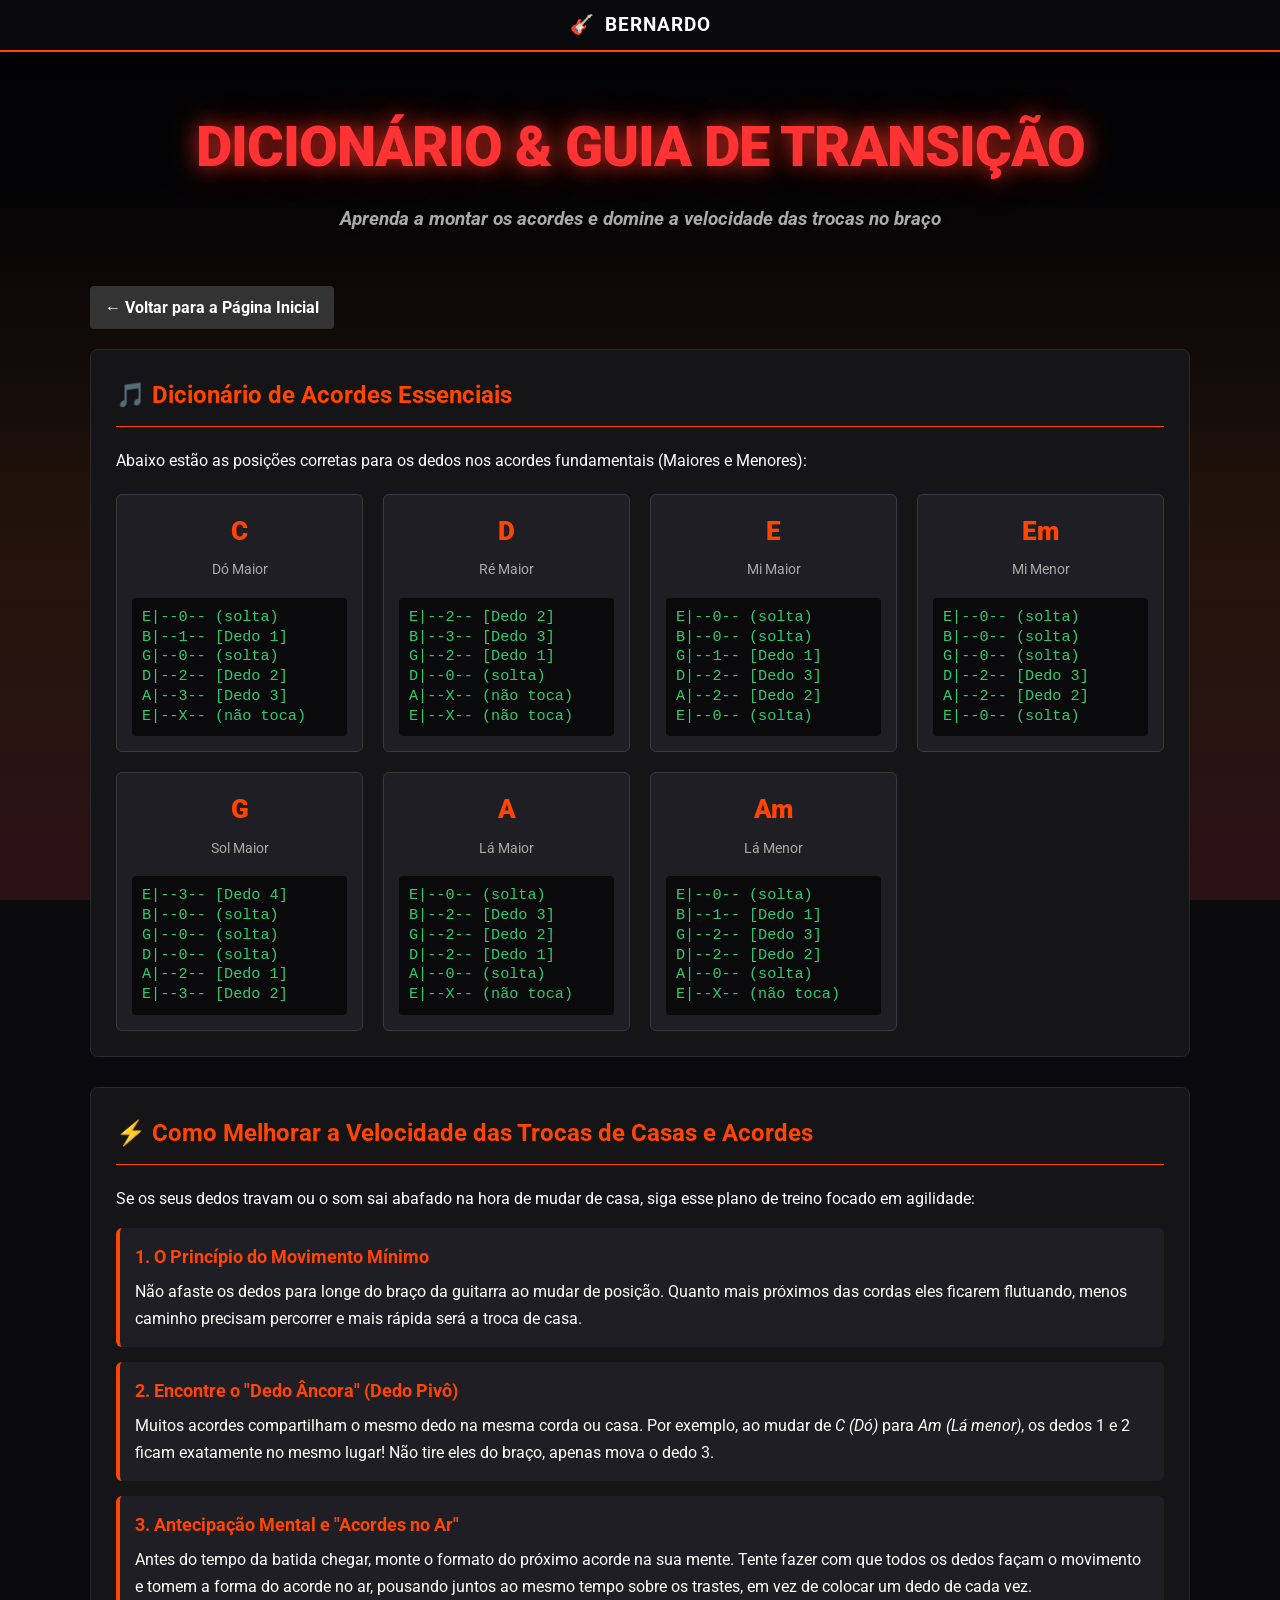
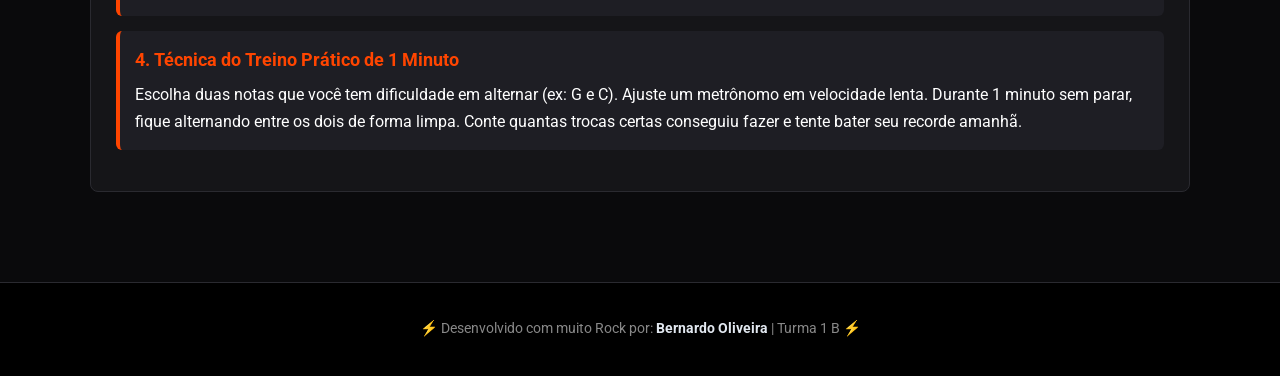
==== commit 9c099c2e: "dada" ====
--- a/acordes.html
+++ b/acordes.html
@@ -3,74 +3,316 @@
 <head>
     <meta charset="UTF-8">
     <meta name="viewport" content="width=device-width, initial-scale=1.0">
-    <title>Acorde Perfeito - Dicionário</title>
+    <title>Acorde Perfeito - Dicionário de Acordes</title>
+    <link rel="preconnect" href="https://fonts.googleapis.com">
+    <link rel="preconnect" href="https://fonts.gstatic.com" crossorigin>
     <link href="https://fonts.googleapis.com/css2?family=Roboto:wght@400;700;900&display=swap" rel="stylesheet">
+    <link rel="stylesheet" href="style.css">
     <style>
-        /* CURSOR DA PALHETA EM SVG */
-        html, body { 
-            cursor: url('data:image/svg+xml;utf8,<svg xmlns="http://www.w3.org/2000/svg" width="24" height="24" viewBox="0 0 24 24"><path d="M12 2C8 2 4 8 4 14c0 4.4 3.6 8 8 8s8-3.6 8-8c0-6-4-12-8-12z" fill="%23ff4500" stroke="%23ffffff" stroke-width="1"/></svg>') 12 12, auto !important; 
-        }
-        a, button, .chord-card { 
-            cursor: url('data:image/svg+xml;utf8,<svg xmlns="http://www.w3.org/2000/svg" width="24" height="24" viewBox="0 0 24 24"><path d="M12 2C8 2 4 8 4 14c0 4.4 3.6 8 8 8s8-3.6 8-8c0-6-4-12-8-12z" fill="%23ffffff" stroke="%23ff4500" stroke-width="2"/></svg>') 12 12, pointer !important; 
-        }
-
-        /* MENU DE NAVEGAÇÃO */
+        /* CURSOR FIXO DIRETO NO HTML */
+        html, body {
+            cursor: url('images/palheta-cursor.png') 16 16, auto !important;
+        }
+        a, button, select, input[type="submit"], .btn-voltar, .chord-card {
+            cursor: url('images/palheta-pointer.png') 16 16, pointer !important;
+        }
+
+        /* Barra Fixa do Topo */
         .top-navbar {
-            position: fixed; top: 0; left: 0; width: 100%; height: 60px;
-            background-color: rgba(10, 10, 12, 0.95); border-bottom: 2px solid #ff4500;
-            display: flex; align-items: center; justify-content: center; z-index: 10000;
-        }
-        .nav-menu { display: flex; gap: 20px; margin-left: 30px; }
-        .nav-menu a { color: #fff; text-decoration: none; font-weight: bold; font-family: 'Roboto', sans-serif; }
-        .nav-menu a:hover { color: #ff4500; }
-        .nav-active { color: #ff4500 !important; border-bottom: 2px solid #ff4500; }
-        
-        /* ESTILOS GERAIS */
-        body { margin-top: 80px; background-color: #0a0a0c; color: #fff; font-family: 'Roboto', sans-serif; }
-        .container { max-width: 1000px; margin: 0 auto; padding: 20px; }
-        .secao { background: #151518; border: 1px solid #2a2a30; border-radius: 8px; padding: 25px; margin-bottom: 30px; }
-        h2 { color: #ff4500; border-bottom: 1px solid #ff4500; padding-bottom: 10px; }
-        
-        .grid-acordes { display: grid; grid-template-columns: repeat(auto-fit, minmax(200px, 1fr)); gap: 15px; margin-top: 20px; }
-        .chord-card { background: #1e1e24; border: 1px solid #3a3a42; border-radius: 6px; padding: 15px; text-align: center; }
-        .chord-name { font-size: 1.6rem; font-weight: 900; color: #ff4500; }
-        .chord-diagram { font-family: monospace; background: #0a0a0c; color: #2ecc71; padding: 10px; margin-top: 10px; text-align: left; }
-        
-        .dicas li { background: #1e1e24; margin-bottom: 15px; padding: 15px; border-left: 4px solid #ff4500; list-style: none; }
+            position: fixed;
+            top: 0;
+            left: 0;
+            width: 100%;
+            height: 50px;
+            background-color: rgba(10, 10, 12, 0.95);
+            backdrop-filter: blur(8px);
+            -webkit-backdrop-filter: blur(8px);
+            display: flex;
+            align-items: center;
+            justify-content: center;
+            z-index: 10000;
+            box-shadow: 0 4px 20px rgba(0, 0, 0, 0.8);
+            border-bottom: 2px solid #ff4500;
+        }
+
+        .top-navbar-content {
+            font-family: 'Roboto', sans-serif;
+            font-weight: 700;
+            font-size: 1.2rem;
+            color: #ffffff;
+            display: flex;
+            align-items: center;
+            gap: 10px;
+            letter-spacing: 1px;
+        }
+
+        body {
+            margin-top: 70px !important;
+            background-color: #0a0a0c;
+            color: #ffffff;
+            font-family: 'Roboto', sans-serif;
+        }
+
+        .container {
+            max-width: 1100px;
+            margin: 0 auto;
+            padding: 20px;
+        }
+
+        .btn-voltar {
+            display: inline-block;
+            color: #ffffff;
+            background-color: #333;
+            padding: 8px 15px;
+            text-decoration: none;
+            border-radius: 4px;
+            margin-bottom: 20px;
+            font-weight: bold;
+            transition: background 0.2s;
+        }
+        .btn-voltar:hover {
+            background-color: #444;
+        }
+
+        .secao-acordes {
+            background: #151518;
+            border: 1px solid #2a2a30;
+            border-radius: 8px;
+            padding: 25px;
+            margin-bottom: 30px;
+        }
+
+        h2 {
+            color: #ff4500;
+            border-bottom: 1px solid #ff4500;
+            padding-bottom: 10px;
+            margin-top: 0;
+        }
+
+        /* Grid do Dicionário de Acordes */
+        .grid-acordes {
+            display: grid;
+            grid-template-columns: repeat(auto-fit, minmax(220px, 1fr));
+            gap: 20px;
+            margin-top: 20px;
+        }
+
+        .chord-card {
+            background: #1e1e24;
+            border: 1px solid #3a3a42;
+            border-radius: 6px;
+            padding: 15px;
+            text-align: center;
+            transition: transform 0.2s, border-color 0.2s;
+        }
+
+        .chord-card:hover {
+            transform: translateY(-3px);
+            border-color: #ff4500;
+        }
+
+        .chord-name {
+            font-size: 1.6rem;
+            font-weight: 900;
+            color: #ff4500;
+            margin-bottom: 5px;
+        }
+
+        .chord-type {
+            font-size: 0.9rem;
+            color: #aaaaaa;
+            margin-bottom: 15px;
+        }
+
+        /* Representação visual simplificada das cordas/dedos */
+        .chord-diagram {
+            font-family: monospace;
+            background: #0a0a0c;
+            padding: 10px;
+            border-radius: 4px;
+            color: #2ecc71;
+            font-size: 0.95rem;
+            line-height: 1.3;
+            text-align: left;
+            display: inline-block;
+            width: 100%;
+            box-sizing: border-box;
+        }
+
+        /* Seção de Dicas de Velocidade */
+        .dicas-lista {
+            list-style-type: none;
+            padding-left: 0;
+        }
+
+        .dicas-lista li {
+            background: #1e1e24;
+            margin-bottom: 15px;
+            padding: 15px;
+            border-radius: 6px;
+            border-left: 4px solid #ff4500;
+        }
+
+        .dicas-lista strong {
+            color: #ff4500;
+            display: block;
+            font-size: 1.1rem;
+            margin-bottom: 5px;
+        }
+
+        footer {
+            text-align: center;
+            padding: 20px;
+            margin-top: 40px;
+            border-top: 1px solid #2a2a30;
+            font-size: 0.9rem;
+            color: #888;
+        }
     </style>
 </head>
 <body>
 
     <div class="top-navbar">
-        <span style="color: #fff; font-weight: 900; font-family: 'Roboto'; font-size: 1.2rem;">🎸 BERNARDO</span>
-        <nav class="nav-menu">
-            <a href="index.html">Início</a>
-            <a href="acordes.html" class="nav-active">Dicionário</a>
-            <a href="detalhes.html">Detalhes</a>
-            <a href="treinos.html">Treinos</a>
-            <a href="Guia-Compra.html">Guia de Compra</a>
-        </nav>
+        <div class="top-navbar-content">
+            <span class="guitar-icon">🎸</span>
+            <span>BERNARDO</span>
+        </div>
     </div>
 
+    <header class="site-header" style="text-align: center; padding: 30px 0;">
+        <h1>Dicionário & Guia de Transição</h1>
+        <p class="subtitulo" style="color: #aaa;">Aprenda a montar os acordes e domine a velocidade das trocas no braço</p>
+    </header>
+
     <div class="container">
-        <section class="secao">
-            <h2>🎵 Dicionário de Acordes</h2>
+        <a href="index.html" class="btn-voltar">← Voltar para a Página Inicial</a>
+
+        <section class="secao-acordes">
+            <h2>🎵 Dicionário de Acordes Essenciais</h2>
+            <p>Abaixo estão as posições corretas para os dedos nos acordes fundamentais (Maiores e Menores):</p>
+            
             <div class="grid-acordes">
-                <div class="chord-card"><div class="chord-name">C (Dó)</div><div class="chord-diagram">E|--0--<br>B|--1--<br>G|--0--<br>D|--2--<br>A|--3--<br>E|--X--</div></div>
-                <div class="chord-card"><div class="chord-name">D (Ré)</div><div class="chord-diagram">E|--2--<br>B|--3--<br>G|--2--<br>D|--0--<br>A|--X--<br>E|--X--</div></div>
-                <div class="chord-card"><div class="chord-name">G (Sol)</div><div class="chord-diagram">E|--3--<br>B|--0--<br>G|--0--<br>D|--0--<br>A|--2--<br>E|--3--</div></div>
-                <div class="chord-card"><div class="chord-name">Em (Mi menor)</div><div class="chord-diagram">E|--0--<br>B|--0--<br>G|--0--<br>D|--2--<br>A|--2--<br>E|--0--</div></div>
+                <div class="chord-card">
+                    <div class="chord-name">C</div>
+                    <div class="chord-type">Dó Maior</div>
+                    <div class="chord-diagram">
+                        E|--0-- (solta)<br>
+                        B|--1-- [Dedo 1]<br>
+                        G|--0-- (solta)<br>
+                        D|--2-- [Dedo 2]<br>
+                        A|--3-- [Dedo 3]<br>
+                        E|--X-- (não toca)
+                    </div>
+                </div>
+
+                <div class="chord-card">
+                    <div class="chord-name">D</div>
+                    <div class="chord-type">Ré Maior</div>
+                    <div class="chord-diagram">
+                        E|--2-- [Dedo 2]<br>
+                        B|--3-- [Dedo 3]<br>
+                        G|--2-- [Dedo 1]<br>
+                        D|--0-- (solta)<br>
+                        A|--X-- (não toca)<br>
+                        E|--X-- (não toca)
+                    </div>
+                </div>
+
+                <div class="chord-card">
+                    <div class="chord-name">E</div>
+                    <div class="chord-type">Mi Maior</div>
+                    <div class="chord-diagram">
+                        E|--0-- (solta)<br>
+                        B|--0-- (solta)<br>
+                        G|--1-- [Dedo 1]<br>
+                        D|--2-- [Dedo 3]<br>
+                        A|--2-- [Dedo 2]<br>
+                        E|--0-- (solta)
+                    </div>
+                </div>
+
+                <div class="chord-card">
+                    <div class="chord-name">Em</div>
+                    <div class="chord-type">Mi Menor</div>
+                    <div class="chord-diagram">
+                        E|--0-- (solta)<br>
+                        B|--0-- (solta)<br>
+                        G|--0-- (solta)<br>
+                        D|--2-- [Dedo 3]<br>
+                        A|--2-- [Dedo 2]<br>
+                        E|--0-- (solta)
+                    </div>
+                </div>
+
+                <div class="chord-card">
+                    <div class="chord-name">G</div>
+                    <div class="chord-type">Sol Maior</div>
+                    <div class="chord-diagram">
+                        E|--3-- [Dedo 4]<br>
+                        B|--0-- (solta)<br>
+                        G|--0-- (solta)<br>
+                        D|--0-- (solta)<br>
+                        A|--2-- [Dedo 1]<br>
+                        E|--3-- [Dedo 2]
+                    </div>
+                </div>
+
+                <div class="chord-card">
+                    <div class="chord-name">A</div>
+                    <div class="chord-type">Lá Maior</div>
+                    <div class="chord-diagram">
+                        E|--0-- (solta)<br>
+                        B|--2-- [Dedo 3]<br>
+                        G|--2-- [Dedo 2]<br>
+                        D|--2-- [Dedo 1]<br>
+                        A|--0-- (solta)<br>
+                        E|--X-- (não toca)
+                    </div>
+                </div>
+
+                <div class="chord-card">
+                    <div class="chord-name">Am</div>
+                    <div class="chord-type">Lá Menor</div>
+                    <div class="chord-diagram">
+                        E|--0-- (solta)<br>
+                        B|--1-- [Dedo 1]<br>
+                        G|--2-- [Dedo 3]<br>
+                        D|--2-- [Dedo 2]<br>
+                        A|--0-- (solta)<br>
+                        E|--X-- (não toca)
+                    </div>
+                </div>
             </div>
         </section>
 
-        <section class="secao">
-            <h2>⚡ Velocidade nas Trocas de Casas</h2>
-            <ul class="dicas">
-                <li><strong>Movimento Mínimo:</strong> Não afaste os dedos do braço da guitarra ao mudar de posição. Mantenha-os voando baixo.</li>
-                <li><strong>Dedo Âncora:</strong> Identifique dedos que não mudam de corda entre um acorde e outro.</li>
+        <section class="secao-acordes">
+            <h2>⚡ Como Melhorar a Velocidade das Trocas de Casas e Acordes</h2>
+            <p>Se os seus dedos travam ou o som sai abafado na hora de mudar de casa, siga esse plano de treino focado em agilidade:</p>
+            
+            <ul class="dicas-lista">
+                <li>
+                    <strong>1. O Princípio do Movimento Mínimo</strong>
+                    Não afaste os dedos para longe do braço da guitarra ao mudar de posição. Quanto mais próximos das cordas eles ficarem flutuando, menos caminho precisam percorrer e mais rápida será a troca de casa.
+                </li>
+                <li>
+                    <strong>2. Encontre o "Dedo Âncora" (Dedo Pivô)</strong>
+                    Muitos acordes compartilham o mesmo dedo na mesma corda ou casa. Por exemplo, ao mudar de <em>C (Dó)</em> para <em>Am (Lá menor)</em>, os dedos 1 e 2 ficam exatamente no mesmo lugar! Não tire eles do braço, apenas mova o dedo 3.
+                </li>
+                <li>
+                    <strong>3. Antecipação Mental e "Acordes no Ar"</strong>
+                    Antes do tempo da batida chegar, monte o formato do próximo acorde na sua mente. Tente fazer com que todos os dedos façam o movimento e tomem a forma do acorde no ar, pousando juntos ao mesmo tempo sobre os trastes, em vez de colocar um dedo de cada vez.
+                </li>
+                <li>
+                    <strong>4. Técnica do Treino Prático de 1 Minuto</strong>
+                    Escolha duas notas que você tem dificuldade em alternar (ex: G e C). Ajuste um metrônomo em velocidade lenta. Durante 1 minuto sem parar, fique alternando entre os dois de forma limpa. Conte quantas trocas certas conseguiu fazer e tente bater seu recorde amanhã.
+                </li>
             </ul>
         </section>
     </div>
 
+    <footer>
+        <p>⚡ Desenvolvido com muito Rock por: <strong>Bernardo Oliveira</strong> | Turma 1 B ⚡</p>
+    </footer>
+
 </body>
 </html>
--- a/style.css
+++ b/style.css
@@ -0,0 +1,348 @@
+/* Configurações Gerais e Efeito Chamas de Fundo */
+body {
+    font-family: 'Roboto', 'Segoe UI', sans-serif;
+    background: linear-gradient(0deg, rgba(230,57,70,0.15) 0%, rgba(255,107,0,0.1) 40%, #030305 80%), #030305;
+    background-attachment: fixed;
+    color: #e2e8f0;
+    line-height: 1.7;
+    margin: 0;
+    padding: 0;
+}
+
+.site-header {
+    text-align: center;
+    padding: 40px 10px 10px 10px;
+}
+
+h1 {
+    color: #ff3333;
+    font-size: 3.5rem;
+    font-weight: 900;
+    text-transform: uppercase;
+    margin: 0;
+    letter-spacing: -1px;
+    text-shadow: 0 0 20px rgba(255, 51, 51, 0.7), 0 0 40px rgba(255, 69, 0, 0.4);
+}
+
+.subtitulo {
+    color: #a0aec0; /* Trocado amarelo por cinza prateado */
+    font-size: 1.2rem;
+    font-style: italic;
+    font-weight: bold;
+    margin: 8px 0 0 0;
+    text-shadow: 0 2px 4px rgba(0,0,0,0.8);
+}
+
+/* LAYOUT TRI-COLUNA */
+.layout-container {
+    display: flex;
+    max-width: 1400px;
+    margin: 30px auto;
+    padding: 0 20px;
+    gap: 25px;
+}
+
+/* CONFIGURAÇÃO DAS BARRAS LATERAIS */
+.sidebar {
+    flex: 1;
+    min-width: 280px;
+    background: rgba(15, 15, 20, 0.85);
+    backdrop-filter: blur(5px);
+    padding: 20px;
+    border-radius: 12px;
+    border: 1px solid #ff4500;
+    height: fit-content;
+    position: sticky;
+    top: 75px;
+    box-shadow: 0 4px 20px rgba(255, 69, 0, 0.15);
+}
+
+.sidebar-title {
+    color: #cbd5e0; /* Trocado amarelo por cinza claro */
+    text-transform: uppercase;
+    font-size: 1.1rem;
+    font-weight: 900;
+    margin-top: 0;
+    border-bottom: 2px solid #ff3333;
+    padding-bottom: 10px;
+    margin-bottom: 20px;
+    letter-spacing: 1px;
+    text-shadow: 0 0 5px rgba(200,200,200,0.2);
+}
+
+/* Esquerda: Cards de Modelos */
+.guitar-model-card {
+    background: rgba(25, 25, 30, 0.9);
+    padding: 16px;
+    border-radius: 8px;
+    margin-bottom: 20px;
+    font-size: 0.9rem;
+    border: 1px solid #333;
+    border-left: 4px solid #ff4500;
+    box-shadow: 0 4px 10px rgba(0, 0, 0, 0.5);
+    transition: all 0.3s ease;
+}
+
+.guitar-model-card:hover {
+    transform: translateY(-4px);
+    border-left-color: #ff3333;
+    box-shadow: 0 0 20px rgba(255, 51, 51, 0.4);
+    background: #1e1e24;
+}
+
+.guitar-model-card h4 {
+    margin: 10px 0 5px 0;
+    color: #ffffff;
+    font-size: 1.2rem;
+    font-weight: 700;
+}
+
+.guitar-model-card p {
+    margin: 0 0 6px 0;
+    color: #cbd5e0;
+    font-size: 0.88rem;
+}
+
+.ponto-forte {
+    color: #ffffff !important;
+    background: linear-gradient(90deg, #ff4500, #ff3333);
+    padding: 6px 8px;
+    border-radius: 4px;
+    font-weight: 700;
+    box-shadow: 0 2px 5px rgba(0,0,0,0.3);
+}
+
+/* Direita: Menu de Links */
+.shortcut-menu {
+    display: flex;
+    flex-direction: column;
+    gap: 8px;
+}
+.shortcut-menu a {
+    color: #e2e8f0;
+    text-decoration: none;
+    font-size: 0.95rem;
+    padding: 10px 14px;
+    background: rgba(30, 30, 40, 0.6);
+    border-radius: 6px;
+    transition: all 0.2s ease;
+    border-left: 3px solid transparent;
+    font-weight: 500;
+}
+.shortcut-menu a:hover {
+    background: #ff3333;
+    color: #ffffff;
+    border-left-color: #718096; /* Detalhe lateral cinza escuro no hover */
+    transform: translateX(4px);
+    box-shadow: 0 0 15px rgba(255, 51, 51, 0.5);
+}
+
+/* COLUNA CENTRAL */
+.main-content {
+    flex: 2.3;
+    background: rgba(10, 10, 12, 0.9);
+    backdrop-filter: blur(5px);
+    padding: 35px;
+    border-radius: 12px;
+    border: 1px solid #222;
+    box-shadow: 0 10px 30px rgba(0,0,0,0.7);
+}
+
+.intro-box {
+    background-color: rgba(255, 69, 0, 0.05);
+    color: #e2e8f0;
+    padding: 22px;
+    border-left: 4px solid #ff3333;
+    border-radius: 4px;
+    margin-bottom: 30px;
+    font-size: 1.05rem;
+    border-right: 1px solid rgba(255, 69, 0, 0.1);
+    border-top: 1px solid rgba(255, 69, 0, 0.1);
+    border-bottom: 1px solid rgba(255, 69, 0, 0.1);
+}
+
+/* Afinador Realista */
+.afinador-container {
+    background: #000000;
+    color: #fff;
+    padding: 25px;
+    border-radius: 10px;
+    border: 2px solid #ff3333;
+    margin-bottom: 35px;
+    text-align: center;
+    box-shadow: 0 0 20px rgba(255, 51, 51, 0.2);
+}
+.afinador-container h3 {
+    margin: 0 0 6px 0;
+    color: #e2e8f0; /* Trocado amarelo por cinza prateado */
+    font-size: 1.3rem;
+    letter-spacing: 0.5px;
+    text-shadow: 0 0 10px rgba(255,255,255,0.1);
+}
+.afinador-instrucao {
+    font-size: 0.9rem;
+    color: #a0aec0;
+    margin-bottom: 16px;
+}
+.cordas-board {
+    display: flex;
+    justify-content: center;
+    gap: 10px;
+}
+.nota-btn {
+    font-family: 'Roboto', sans-serif;
+    background: #1a1a1a;
+    color: #cbd5e0; /* Letras do botão em cinza claro */
+    border: 2px solid #ff4500;
+    width: 52px;
+    height: 52px;
+    font-weight: 700;
+    border-radius: 50%;
+    cursor: pointer;
+    transition: all 0.2s ease;
+}
+.nota-btn:hover {
+    background: #ff3333;
+    color: #fff;
+    border-color: #ffffff;
+    transform: scale(1.1);
+    box-shadow: 0 0 20px #ff3333;
+}
+#nota-tocando {
+    margin-top: 14px;
+    font-size: 0.95rem;
+    color: #cbd5e0;
+}
+
+/* Imagem Central Principal */
+.imagem-blog {
+    width: 100%;
+    height: 380px;
+    object-fit: cover;
+    border-radius: 10px;
+    border: 2px solid #ff4500;
+    margin-bottom: 35px;
+    box-shadow: 0 0 25px rgba(255, 69, 0, 0.3);
+}
+
+/* Cards de Conteúdo Central */
+.card {
+    background: rgba(20, 20, 25, 0.9);
+    padding: 30px;
+    border-radius: 8px;
+    margin-bottom: 25px;
+    border: 1px solid #222;
+    border-bottom: 3px solid #ff4500;
+    scroll-margin-top: 75px;
+    transition: all 0.3s ease;
+}
+
+.card:hover {
+    border-bottom-color: #ff3333;
+    box-shadow: 0 0 20px rgba(255, 69, 0, 0.2);
+    transform: translateY(-2px);
+    background: rgba(30, 30, 35, 0.95);
+}
+
+.card h2 {
+    color: #cbd5e0; /* Títulos internos em cinza claro */
+    font-size: 1.35rem;
+    margin-top: 0;
+    font-weight: 700;
+    text-transform: uppercase;
+    letter-spacing: 0.5px;
+    transition: color 0.2s ease;
+}
+.card:hover h2 {
+    color: #ff3333;
+}
+
+.card p {
+    font-size: 0.98rem;
+    color: #e2e8f0;
+    margin: 0;
+}
+
+/* SEÇÃO DE LARGURA TOTAL */
+.full-width-section {
+    background: rgba(5, 5, 5, 0.95);
+    border-top: 2px solid #ff3333;
+    border-bottom: 2px solid #ff3333;
+    padding: 55px 20px;
+    margin: 50px 0 0 0;
+    display: flex;
+    justify-content: center;
+    box-shadow: 0 0 30px rgba(0,0,0,0.8);
+}
+
+.full-width-content {
+    max-width: 1310px;
+    width: 100%;
+}
+
+.full-width-content h2 {
+    color: #ff3333;
+    font-size: 1.8rem;
+    text-transform: uppercase;
+    margin-top: 0;
+    margin-bottom: 30px;
+    text-align: center;
+    text-shadow: 0 0 10px rgba(255,51,51,0.5);
+}
+
+.acordes-grid {
+    display: flex;
+    gap: 35px;
+}
+
+.acorde-texto {
+    flex: 2;
+    font-size: 1.05rem;
+    color: #cbd5e0;
+}
+
+.acorde-destaque {
+    flex: 1;
+    background: #111;
+    padding: 25px;
+    border-radius: 10px;
+    border: 1px solid #ff4500;
+    box-shadow: inset 0 0 15px rgba(255,69,0,0.1);
+}
+
+.acorde-destaque h4 {
+    margin-top: 0;
+    color: #a0aec0; /* Trocado amarelo por cinza médio */
+    font-size: 1.15rem;
+    text-transform: uppercase;
+}
+
+/* Rodapé */
+footer {
+    text-align: center;
+    padding: 35px;
+    background-color: #000000;
+    color: #718096;
+    border-top: 3px solid #ff3333;
+}
+footer strong {
+    color: #e2e8f0; /* Trocado amarelo por cinza prateado */
+}
+
+/* Responsividade */
+@media (max-width: 1100px) {
+    .layout-container, .acordes-grid {
+        flex-direction: column;
+    }
+    .sidebar {
+        position: static;
+        width: auto;
+    }
+}
+html, body {
+    cursor: url('images/palheta-cursor.png') 16 16, auto !important;
+}
+
+a, button, select, input[type="submit"], .acorde-btn, th, td {
+    cursor: url('images/palheta-pointer.png') 16 16, pointer !important;
+}
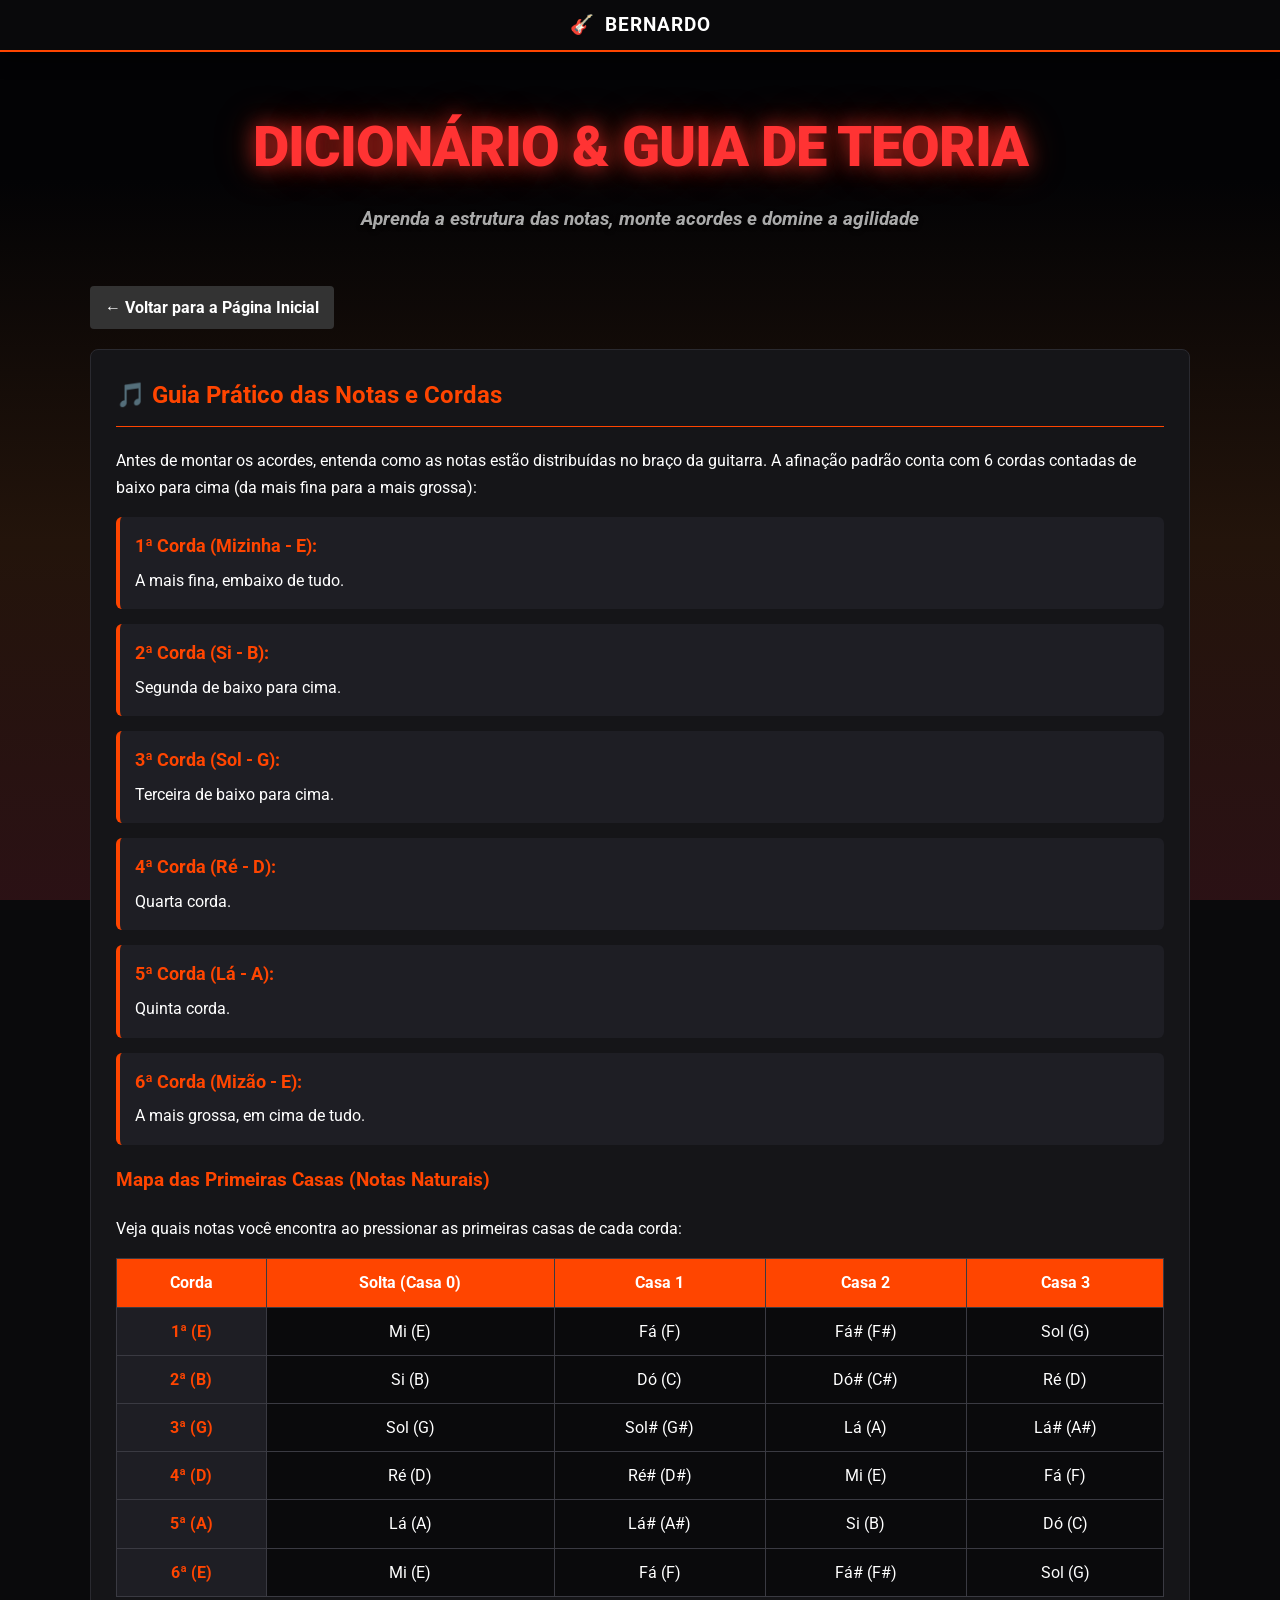
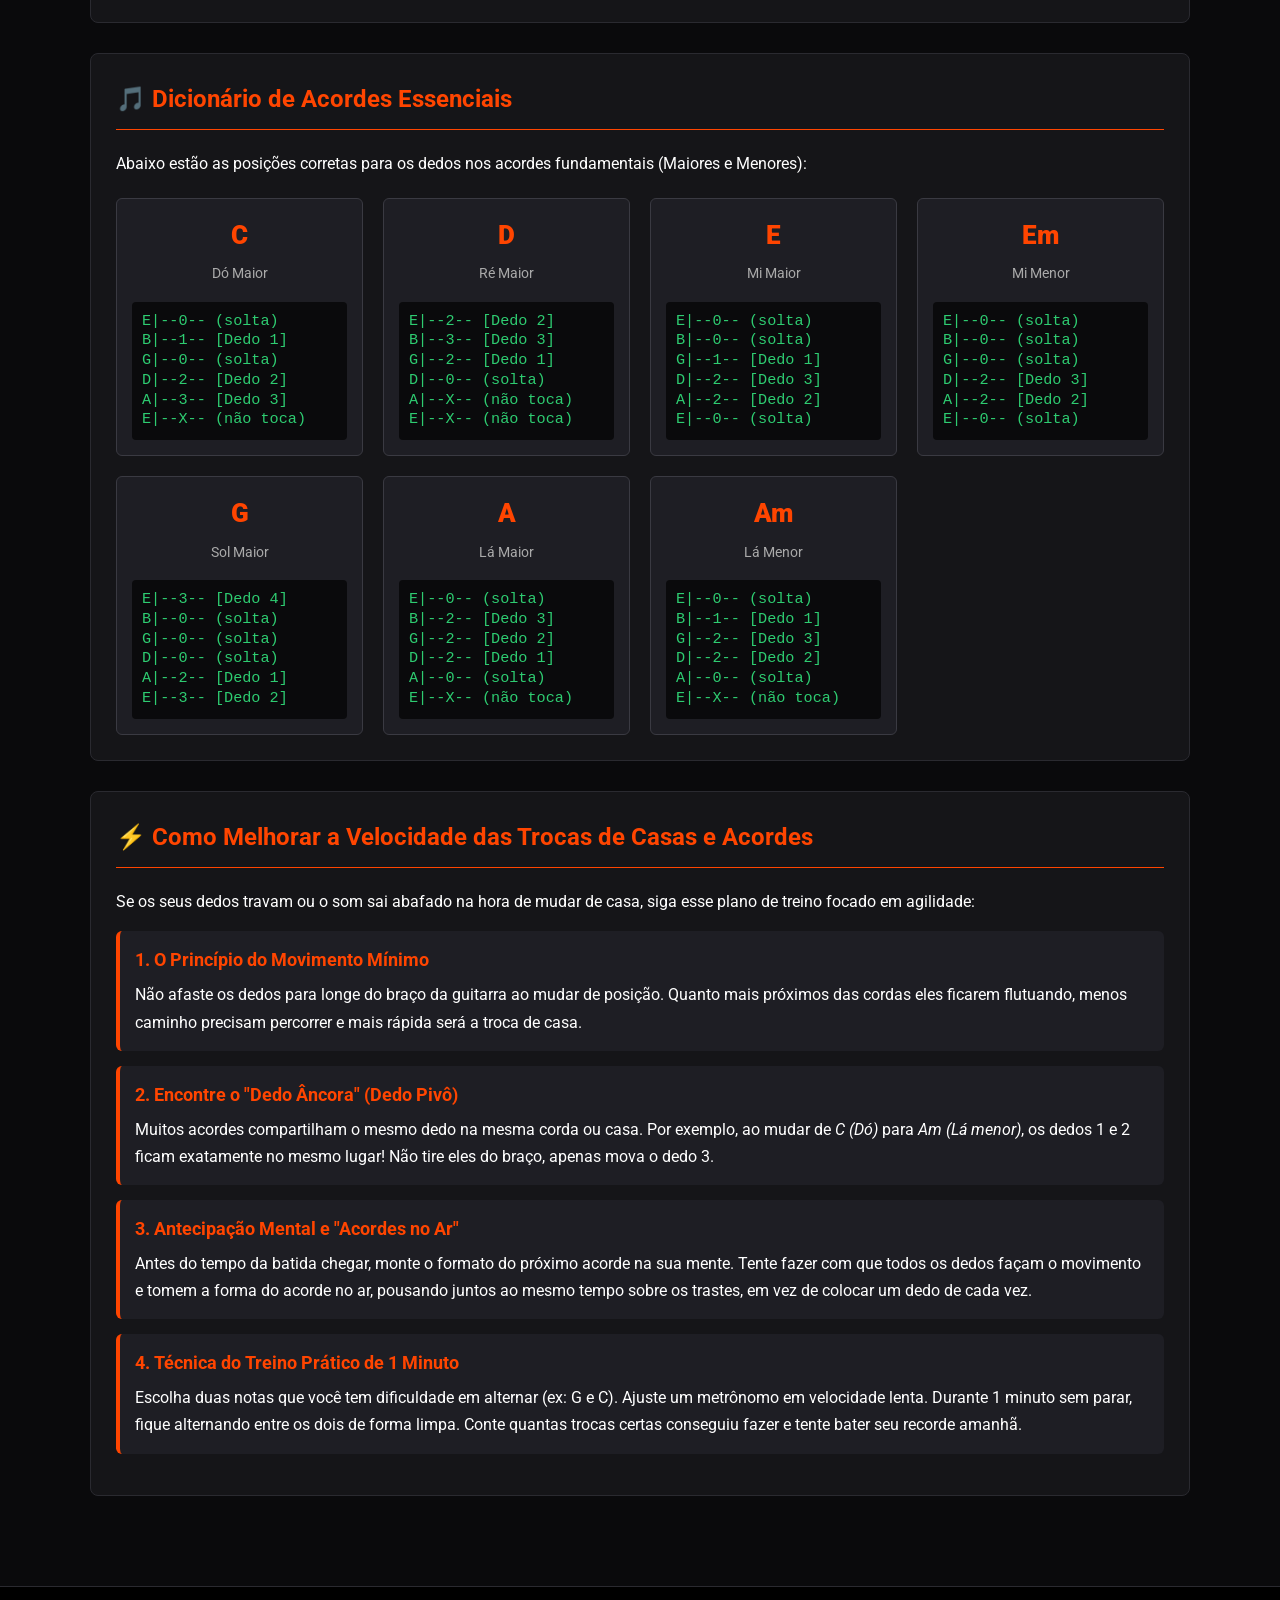
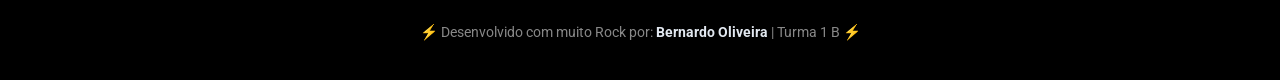
==== commit 871addba: "DDD" ====
--- a/acordes.html
+++ b/acordes.html
@@ -9,11 +9,11 @@
     <link href="https://fonts.googleapis.com/css2?family=Roboto:wght@400;700;900&display=swap" rel="stylesheet">
     <link rel="stylesheet" href="style.css">
     <style>
-        /* CURSOR FIXO DIRETO NO HTML */
+        /* CURSOR FIXO DIRETO NO HTML - ESSÊNCIA PRESERVADA */
         html, body {
             cursor: url('images/palheta-cursor.png') 16 16, auto !important;
         }
-        a, button, select, input[type="submit"], .btn-voltar, .chord-card {
+        a, button, select, input[type="submit"], .btn-voltar, .chord-card, li, td, th {
             cursor: url('images/palheta-pointer.png') 16 16, pointer !important;
         }
 
@@ -124,7 +124,6 @@
             margin-bottom: 15px;
         }
 
-        /* Representação visual simplificada das cordas/dedos */
         .chord-diagram {
             font-family: monospace;
             background: #0a0a0c;
@@ -139,7 +138,7 @@
             box-sizing: border-box;
         }
 
-        /* Seção de Dicas de Velocidade */
+        /* Seção de Dicas e Notas */
         .dicas-lista {
             list-style-type: none;
             padding-left: 0;
@@ -158,6 +157,30 @@
             display: block;
             font-size: 1.1rem;
             margin-bottom: 5px;
+        }
+
+        .tabela-notas {
+            width: 100%;
+            border-collapse: collapse;
+            margin-top: 15px;
+            background-color: #0a0a0c;
+        }
+
+        .tabela-notas th, .tabela-notas td {
+            border: 1px solid #3a3a42;
+            padding: 10px;
+            text-align: center;
+        }
+
+        .tabela-notas th {
+            background-color: #ff4500;
+            color: #fff;
+        }
+
+        .tabela-notas td:first-child {
+            font-weight: bold;
+            color: #ff4500;
+            background-color: #1e1e24;
         }
 
         footer {
@@ -180,12 +203,84 @@
     </div>
 
     <header class="site-header" style="text-align: center; padding: 30px 0;">
-        <h1>Dicionário & Guia de Transição</h1>
-        <p class="subtitulo" style="color: #aaa;">Aprenda a montar os acordes e domine a velocidade das trocas no braço</p>
+        <h1>Dicionário & Guia de Teoria</h1>
+        <p class="subtitulo" style="color: #aaa;">Aprenda a estrutura das notas, monte acordes e domine a agilidade</p>
     </header>
 
     <div class="container">
         <a href="index.html" class="btn-voltar">← Voltar para a Página Inicial</a>
+
+        <section class="secao-acordes">
+            <h2>🎵 Guia Prático das Notas e Cordas</h2>
+            <p>Antes de montar os acordes, entenda como as notas estão distribuídas no braço da guitarra. A afinação padrão conta com 6 cordas contadas de baixo para cima (da mais fina para a mais grossa):</p>
+            
+            <ul class="dicas-lista">
+                <li><strong>1ª Corda (Mizinha - E):</strong> A mais fina, embaixo de tudo.</li>
+                <li><strong>2ª Corda (Si - B):</strong> Segunda de baixo para cima.</li>
+                <li><strong>3ª Corda (Sol - G):</strong> Terceira de baixo para cima.</li>
+                <li><strong>4ª Corda (Ré - D):</strong> Quarta corda.</li>
+                <li><strong>5ª Corda (Lá - A):</strong> Quinta corda.</li>
+                <li><strong>6ª Corda (Mizão - E):</strong> A mais grossa, em cima de tudo.</li>
+            </ul>
+
+            <h3 style="color: #ff4500; margin-top: 20px;">Mapa das Primeiras Casas (Notas Naturais)</h3>
+            <p>Veja quais notas você encontra ao pressionar as primeiras casas de cada corda:</p>
+            <table class="tabela-notas">
+                <thead>
+                    <tr>
+                        <th>Corda</th>
+                        <th>Solta (Casa 0)</th>
+                        <th>Casa 1</th>
+                        <th>Casa 2</th>
+                        <th>Casa 3</th>
+                    </tr>
+                </thead>
+                <tbody>
+                    <tr>
+                        <td>1ª (E)</td>
+                        <td>Mi (E)</td>
+                        <td>Fá (F)</td>
+                        <td>Fá# (F#)</td>
+                        <td>Sol (G)</td>
+                    </tr>
+                    <tr>
+                        <td>2ª (B)</td>
+                        <td>Si (B)</td>
+                        <td>Dó (C)</td>
+                        <td>Dó# (C#)</td>
+                        <td>Ré (D)</td>
+                    </tr>
+                    <tr>
+                        <td>3ª (G)</td>
+                        <td>Sol (G)</td>
+                        <td>Sol# (G#)</td>
+                        <td>Lá (A)</td>
+                        <td>Lá# (A#)</td>
+                    </tr>
+                    <tr>
+                        <td>4ª (D)</td>
+                        <td>Ré (D)</td>
+                        <td>Ré# (D#)</td>
+                        <td>Mi (E)</td>
+                        <td>Fá (F)</td>
+                    </tr>
+                    <tr>
+                        <td>5ª (A)</td>
+                        <td>Lá (A)</td>
+                        <td>Lá# (A#)</td>
+                        <td>Si (B)</td>
+                        <td>Dó (C)</td>
+                    </tr>
+                    <tr>
+                        <td>6ª (E)</td>
+                        <td>Mi (E)</td>
+                        <td>Fá (F)</td>
+                        <td>Fá# (F#)</td>
+                        <td>Sol (G)</td>
+                    </tr>
+                </tbody>
+            </table>
+        </section>
 
         <section class="secao-acordes">
             <h2>🎵 Dicionário de Acordes Essenciais</h2>
--- a/style.css
+++ b/style.css
@@ -345,4 +345,8 @@
 
 a, button, select, input[type="submit"], .acorde-btn, th, td {
     cursor: url('images/palheta-pointer.png') 16 16, pointer !important;
+}
+/* CURSOR PALHETA PREMIUM (Injetado via SVG Data URI) */
+html, body, button, a, input, select, textarea {
+    cursor: url("data:image/svg+xml;utf8,<svg xmlns='http://www.w3.org/2000/svg' width='24' height='24' viewBox='0 0 32 32'><defs><linearGradient id='pGrad' x1='0%' y1='0%' x2='100%' y2='100%'><stop offset='0%' stop-color='%23ff5f1f'/><stop offset='100%' stop-color='%23b22222'/></linearGradient></defs><path d='M2,4 C10,0 22,2 29,11 C33,18 26,26 16,31 C6,26 -1,18 2,4 Z' fill='url(%23pGrad)' stroke='%23ffffff' stroke-width='1.5'/><circle cx='16' cy='12' r='3' fill='%23ffffff' opacity='0.3'/><line x1='12' y1='12' x2='20' y2='12' stroke='%23000000' stroke-width='1' opacity='0.4'/><line x1='14' y1='15' x2='18' y2='15' stroke='%23000000' stroke-width='1' opacity='0.4'/></svg>") 0 0, auto !important;
 }
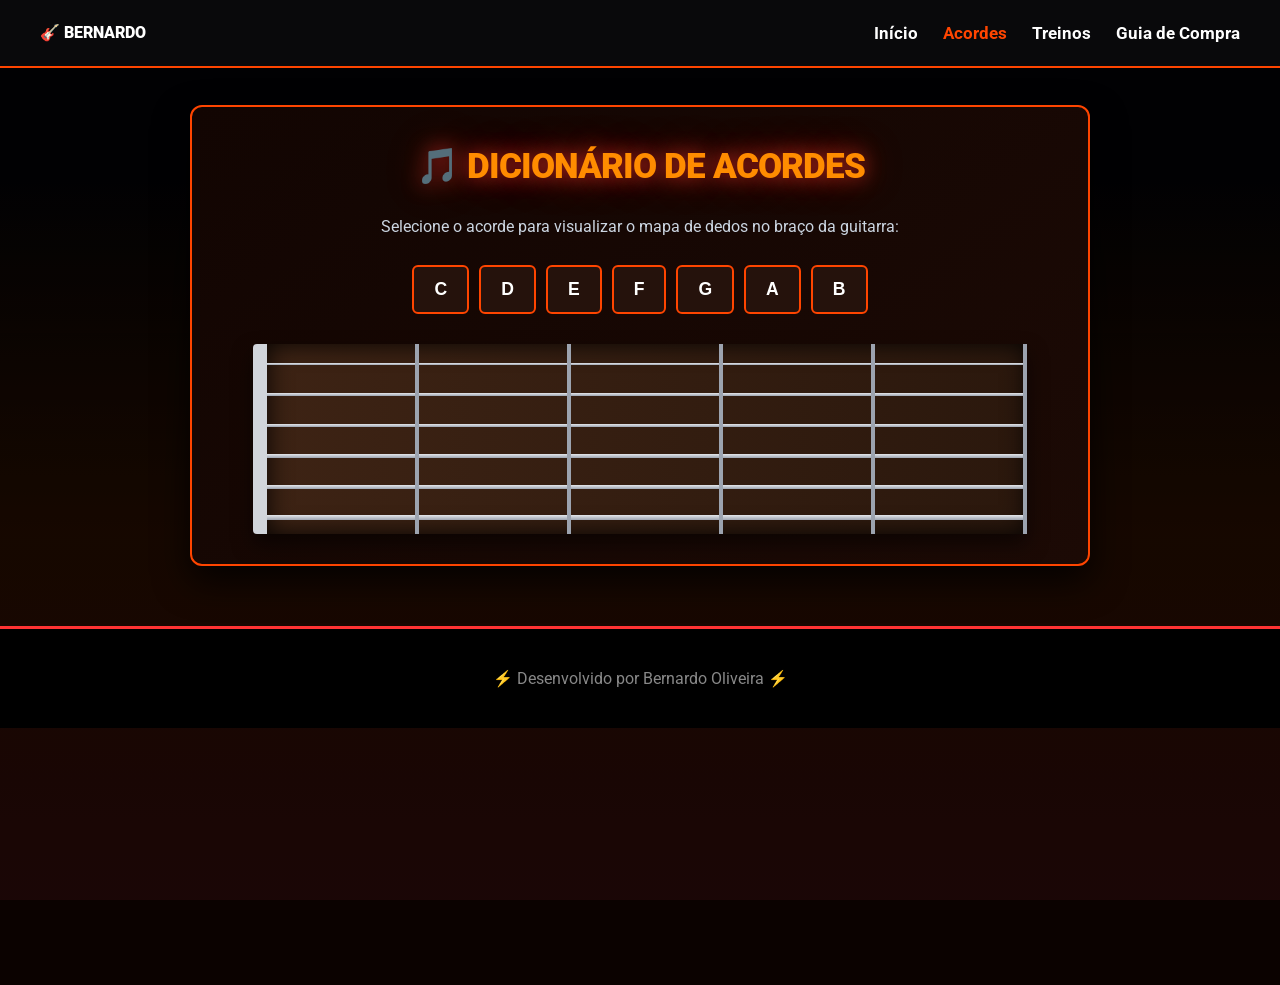
==== commit 15564af0: "ddd" ====
--- a/acordes.html
+++ b/acordes.html
@@ -3,411 +3,166 @@
 <head>
     <meta charset="UTF-8">
     <meta name="viewport" content="width=device-width, initial-scale=1.0">
-    <title>Acorde Perfeito - Dicionário de Acordes</title>
-    <link rel="preconnect" href="https://fonts.googleapis.com">
-    <link rel="preconnect" href="https://fonts.gstatic.com" crossorigin>
+    <title>Dicionário de Acordes - Acorde Perfeito</title>
     <link href="https://fonts.googleapis.com/css2?family=Roboto:wght@400;700;900&display=swap" rel="stylesheet">
     <link rel="stylesheet" href="style.css">
     <style>
-        /* CURSOR FIXO DIRETO NO HTML - ESSÊNCIA PRESERVADA */
-        html, body {
-            cursor: url('images/palheta-cursor.png') 16 16, auto !important;
+        body {
+            margin-top: 85px;
+            background-color: #0b0200;
+            color: #fff;
+            font-family: 'Roboto', sans-serif;
+            min-height: 100vh;
         }
-        a, button, select, input[type="submit"], .btn-voltar, .chord-card, li, td, th {
-            cursor: url('images/palheta-pointer.png') 16 16, pointer !important;
+        body::before {
+            content: "";
+            position: fixed;
+            top: 0; left: 0; width: 100%; height: 100%;
+            z-index: -1;
+            background: linear-gradient(rgba(0, 0, 0, 0.85), rgba(0, 0, 0, 0.95)), url('https://images.unsplash.com/photo-1510915361894-db8b60106cb1?q=80&w=1920') no-repeat center center;
+            background-size: cover;
+            opacity: 0.4;
         }
-
-        /* Barra Fixa do Topo */
         .top-navbar {
-            position: fixed;
-            top: 0;
-            left: 0;
-            width: 100%;
-            height: 50px;
-            background-color: rgba(10, 10, 12, 0.95);
-            backdrop-filter: blur(8px);
-            -webkit-backdrop-filter: blur(8px);
-            display: flex;
-            align-items: center;
-            justify-content: center;
-            z-index: 10000;
-            box-shadow: 0 4px 20px rgba(0, 0, 0, 0.8);
-            border-bottom: 2px solid #ff4500;
+            position: fixed; top: 0; left: 0; width: 100%; height: 68px;
+            background-color: rgba(10, 10, 12, 0.98);
+            backdrop-filter: blur(10px); display: flex; align-items: center;
+            justify-content: space-between; padding: 0 40px; box-sizing: border-box;
+            z-index: 10000; border-bottom: 2px solid #ff4500;
         }
-
-        .top-navbar-content {
-            font-family: 'Roboto', sans-serif;
-            font-weight: 700;
-            font-size: 1.2rem;
-            color: #ffffff;
-            display: flex;
-            align-items: center;
-            gap: 10px;
-            letter-spacing: 1px;
+        .top-navbar-brand { font-weight: 900; size: 1.4rem; color: #ffffff; text-decoration: none; display: flex; gap: 10px; }
+        .nav-links { display: flex; align-items: center; gap: 25px; list-style: none; margin: 0; padding: 0; font-weight: 700; }
+        .nav-link-btn { color: #ffffff; text-decoration: none; font-size: 1.05rem; }
+        .nav-link-btn:hover { color: #ff4500; }
+        
+        .container-acordes { max-width: 900px; margin: 40px auto; padding: 20px; }
+        .dic-aesthetic-box {
+            background: linear-gradient(145deg, #120502, #1c0a05);
+            border: 2px solid #ff4500; border-radius: 12px; padding: 30px;
+            box-shadow: 0 15px 35px rgba(0, 0, 0, 0.8);
         }
-
-        body {
-            margin-top: 70px !important;
-            background-color: #0a0a0c;
-            color: #ffffff;
-            font-family: 'Roboto', sans-serif;
+        .dic-title { color: #ff8c00; font-size: 2.2rem; margin-top: 0; font-weight: 900; text-transform: uppercase; text-align: center;}
+        .dic-selectors { display: flex; flex-wrap: wrap; gap: 10px; margin-bottom: 30px; justify-content: center; }
+        .dic-chord-btn {
+            background: #25120c; color: #fff; border: 2px solid #ff4500;
+            padding: 12px 20px; font-weight: 900; border-radius: 6px; font-size: 1.1rem;
         }
-
-        .container {
-            max-width: 1100px;
-            margin: 0 auto;
-            padding: 20px;
+        .dic-chord-btn:hover, .dic-chord-btn.active {
+            background: #ff4500; box-shadow: 0 0 12px #ff4500; transform: translateY(-2px);
         }
-
-        .btn-voltar {
-            display: inline-block;
-            color: #ffffff;
-            background-color: #333;
-            padding: 8px 15px;
-            text-decoration: none;
-            border-radius: 4px;
-            margin-bottom: 20px;
-            font-weight: bold;
-            transition: background 0.2s;
+        .guitar-neck-container {
+            width: 100%; max-width: 760px; height: 190px;
+            background: linear-gradient(90deg, #3d2314, #2b180d);
+            border-left: 14px solid #d1d5db; border-radius: 4px;
+            position: relative; display: flex; margin: 0 auto;
+            box-shadow: inset 0 0 25px rgba(0,0,0,0.9), 0 10px 20px rgba(0,0,0,0.5);
         }
-        .btn-voltar:hover {
-            background-color: #444;
+        .guitar-fret { flex: 1; border-right: 4px solid #9ca3af; position: relative; }
+        .guitar-string { position: absolute; width: 100%; background: linear-gradient(#e5e7eb, #9ca3af); }
+        .guitar-string:nth-child(1) { top: 10%; height: 2px; }
+        .guitar-string:nth-child(2) { top: 26%; height: 2.5px; }
+        .guitar-string:nth-child(3) { top: 42%; height: 3px; }
+        .guitar-string:nth-child(4) { top: 58%; height: 3.5px; }
+        .guitar-string:nth-child(5) { top: 74%; height: 4px; }
+        .guitar-string:nth-child(6) { top: 90%; height: 4.5px; }
+        
+        .fret-dot-marker {
+            position: absolute; width: 26px; height: 26px;
+            background: radial-gradient(#ff5f1f, #ff2e00); border: 2px solid #ffffff;
+            border-radius: 50%; transform: translate(-50%, -50%); z-index: 10;
+            display: none; box-shadow: 0 0 15px #ff4500;
+            text-align: center; font-size: 14px; line-height: 26px; font-weight: 900; color: white;
         }
-
-        .secao-acordes {
-            background: #151518;
-            border: 1px solid #2a2a30;
-            border-radius: 8px;
-            padding: 25px;
-            margin-bottom: 30px;
-        }
-
-        h2 {
-            color: #ff4500;
-            border-bottom: 1px solid #ff4500;
-            padding-bottom: 10px;
-            margin-top: 0;
-        }
-
-        /* Grid do Dicionário de Acordes */
-        .grid-acordes {
-            display: grid;
-            grid-template-columns: repeat(auto-fit, minmax(220px, 1fr));
-            gap: 20px;
-            margin-top: 20px;
-        }
-
-        .chord-card {
-            background: #1e1e24;
-            border: 1px solid #3a3a42;
-            border-radius: 6px;
-            padding: 15px;
-            text-align: center;
-            transition: transform 0.2s, border-color 0.2s;
-        }
-
-        .chord-card:hover {
-            transform: translateY(-3px);
-            border-color: #ff4500;
-        }
-
-        .chord-name {
-            font-size: 1.6rem;
-            font-weight: 900;
-            color: #ff4500;
-            margin-bottom: 5px;
-        }
-
-        .chord-type {
-            font-size: 0.9rem;
-            color: #aaaaaa;
-            margin-bottom: 15px;
-        }
-
-        .chord-diagram {
-            font-family: monospace;
-            background: #0a0a0c;
-            padding: 10px;
-            border-radius: 4px;
-            color: #2ecc71;
-            font-size: 0.95rem;
-            line-height: 1.3;
-            text-align: left;
-            display: inline-block;
-            width: 100%;
-            box-sizing: border-box;
-        }
-
-        /* Seção de Dicas e Notas */
-        .dicas-lista {
-            list-style-type: none;
-            padding-left: 0;
-        }
-
-        .dicas-lista li {
-            background: #1e1e24;
-            margin-bottom: 15px;
-            padding: 15px;
-            border-radius: 6px;
-            border-left: 4px solid #ff4500;
-        }
-
-        .dicas-lista strong {
-            color: #ff4500;
-            display: block;
-            font-size: 1.1rem;
-            margin-bottom: 5px;
-        }
-
-        .tabela-notas {
-            width: 100%;
-            border-collapse: collapse;
-            margin-top: 15px;
-            background-color: #0a0a0c;
-        }
-
-        .tabela-notas th, .tabela-notas td {
-            border: 1px solid #3a3a42;
-            padding: 10px;
-            text-align: center;
-        }
-
-        .tabela-notas th {
-            background-color: #ff4500;
-            color: #fff;
-        }
-
-        .tabela-notas td:first-child {
-            font-weight: bold;
-            color: #ff4500;
-            background-color: #1e1e24;
-        }
-
-        footer {
-            text-align: center;
-            padding: 20px;
-            margin-top: 40px;
-            border-top: 1px solid #2a2a30;
-            font-size: 0.9rem;
-            color: #888;
-        }
+        footer { text-align: center; padding: 20px; color: #888; margin-top: 40px; }
     </style>
 </head>
 <body>
 
-    <div class="top-navbar">
-        <div class="top-navbar-content">
-            <span class="guitar-icon">🎸</span>
-            <span>BERNARDO</span>
+    <nav class="top-navbar">
+        <a href="index.html" class="top-navbar-brand">
+            <span>🎸 BERNARDO</span>
+        </a>
+        <ul class="nav-links">
+            <li><a href="index.html" class="nav-link-btn">Início</a></li>
+            <li><a href="acordes.html" class="nav-link-btn" style="color: #ff4500;">Acordes</a></li>
+            <li><a href="treinos.html" class="nav-link-btn">Treinos</a></li>
+            <li><a href="guia-compra.html" class="nav-link-btn">Guia de Compra</a></li>
+        </ul>
+    </nav>
+
+    <div class="container-acordes">
+        <div class="dic-aesthetic-box">
+            <h1 class="dic-title">🎵 Dicionário de Acordes</h1>
+            <p style="text-align:center; color: #cbd5e1; margin-bottom: 25px;">Selecione o acorde para visualizar o mapa de dedos no braço da guitarra:</p>
+            
+            <div class="dic-selectors">
+                <button class="dic-chord-btn" onclick="exibirAcordeBraço('C', this)">C</button>
+                <button class="dic-chord-btn" onclick="exibirAcordeBraço('D', this)">D</button>
+                <button class="dic-chord-btn" onclick="exibirAcordeBraço('E', this)">E</button>
+                <button class="dic-chord-btn" onclick="exibirAcordeBraço('F', this)">F</button>
+                <button class="dic-chord-btn" onclick="exibirAcordeBraço('G', this)">G</button>
+                <button class="dic-chord-btn" onclick="exibirAcordeBraço('A', this)">A</button>
+                <button class="dic-chord-btn" onclick="exibirAcordeBraço('B', this)">B</button>
+            </div>
+
+            <div class="guitar-neck-container">
+                <div class="guitar-string"></div><div class="guitar-string"></div><div class="guitar-string"></div>
+                <div class="guitar-string"></div><div class="guitar-string"></div><div class="guitar-string"></div>
+                <div class="guitar-fret"></div><div class="guitar-fret"></div><div class="guitar-fret"></div>
+                <div class="guitar-fret"></div><div class="guitar-fret"></div>
+
+                <div id="finger1" class="fret-dot-marker">1</div>
+                <div id="finger2" class="fret-dot-marker">2</div>
+                <div id="finger3" class="fret-dot-marker">3</div>
+                <div id="finger4" class="fret-dot-marker">4</div>
+            </div>
         </div>
     </div>
 
-    <header class="site-header" style="text-align: center; padding: 30px 0;">
-        <h1>Dicionário & Guia de Teoria</h1>
-        <p class="subtitulo" style="color: #aaa;">Aprenda a estrutura das notas, monte acordes e domine a agilidade</p>
-    </header>
-
-    <div class="container">
-        <a href="index.html" class="btn-voltar">← Voltar para a Página Inicial</a>
-
-        <section class="secao-acordes">
-            <h2>🎵 Guia Prático das Notas e Cordas</h2>
-            <p>Antes de montar os acordes, entenda como as notas estão distribuídas no braço da guitarra. A afinação padrão conta com 6 cordas contadas de baixo para cima (da mais fina para a mais grossa):</p>
-            
-            <ul class="dicas-lista">
-                <li><strong>1ª Corda (Mizinha - E):</strong> A mais fina, embaixo de tudo.</li>
-                <li><strong>2ª Corda (Si - B):</strong> Segunda de baixo para cima.</li>
-                <li><strong>3ª Corda (Sol - G):</strong> Terceira de baixo para cima.</li>
-                <li><strong>4ª Corda (Ré - D):</strong> Quarta corda.</li>
-                <li><strong>5ª Corda (Lá - A):</strong> Quinta corda.</li>
-                <li><strong>6ª Corda (Mizão - E):</strong> A mais grossa, em cima de tudo.</li>
-            </ul>
-
-            <h3 style="color: #ff4500; margin-top: 20px;">Mapa das Primeiras Casas (Notas Naturais)</h3>
-            <p>Veja quais notas você encontra ao pressionar as primeiras casas de cada corda:</p>
-            <table class="tabela-notas">
-                <thead>
-                    <tr>
-                        <th>Corda</th>
-                        <th>Solta (Casa 0)</th>
-                        <th>Casa 1</th>
-                        <th>Casa 2</th>
-                        <th>Casa 3</th>
-                    </tr>
-                </thead>
-                <tbody>
-                    <tr>
-                        <td>1ª (E)</td>
-                        <td>Mi (E)</td>
-                        <td>Fá (F)</td>
-                        <td>Fá# (F#)</td>
-                        <td>Sol (G)</td>
-                    </tr>
-                    <tr>
-                        <td>2ª (B)</td>
-                        <td>Si (B)</td>
-                        <td>Dó (C)</td>
-                        <td>Dó# (C#)</td>
-                        <td>Ré (D)</td>
-                    </tr>
-                    <tr>
-                        <td>3ª (G)</td>
-                        <td>Sol (G)</td>
-                        <td>Sol# (G#)</td>
-                        <td>Lá (A)</td>
-                        <td>Lá# (A#)</td>
-                    </tr>
-                    <tr>
-                        <td>4ª (D)</td>
-                        <td>Ré (D)</td>
-                        <td>Ré# (D#)</td>
-                        <td>Mi (E)</td>
-                        <td>Fá (F)</td>
-                    </tr>
-                    <tr>
-                        <td>5ª (A)</td>
-                        <td>Lá (A)</td>
-                        <td>Lá# (A#)</td>
-                        <td>Si (B)</td>
-                        <td>Dó (C)</td>
-                    </tr>
-                    <tr>
-                        <td>6ª (E)</td>
-                        <td>Mi (E)</td>
-                        <td>Fá (F)</td>
-                        <td>Fá# (F#)</td>
-                        <td>Sol (G)</td>
-                    </tr>
-                </tbody>
-            </table>
-        </section>
-
-        <section class="secao-acordes">
-            <h2>🎵 Dicionário de Acordes Essenciais</h2>
-            <p>Abaixo estão as posições corretas para os dedos nos acordes fundamentais (Maiores e Menores):</p>
-            
-            <div class="grid-acordes">
-                <div class="chord-card">
-                    <div class="chord-name">C</div>
-                    <div class="chord-type">Dó Maior</div>
-                    <div class="chord-diagram">
-                        E|--0-- (solta)<br>
-                        B|--1-- [Dedo 1]<br>
-                        G|--0-- (solta)<br>
-                        D|--2-- [Dedo 2]<br>
-                        A|--3-- [Dedo 3]<br>
-                        E|--X-- (não toca)
-                    </div>
-                </div>
-
-                <div class="chord-card">
-                    <div class="chord-name">D</div>
-                    <div class="chord-type">Ré Maior</div>
-                    <div class="chord-diagram">
-                        E|--2-- [Dedo 2]<br>
-                        B|--3-- [Dedo 3]<br>
-                        G|--2-- [Dedo 1]<br>
-                        D|--0-- (solta)<br>
-                        A|--X-- (não toca)<br>
-                        E|--X-- (não toca)
-                    </div>
-                </div>
-
-                <div class="chord-card">
-                    <div class="chord-name">E</div>
-                    <div class="chord-type">Mi Maior</div>
-                    <div class="chord-diagram">
-                        E|--0-- (solta)<br>
-                        B|--0-- (solta)<br>
-                        G|--1-- [Dedo 1]<br>
-                        D|--2-- [Dedo 3]<br>
-                        A|--2-- [Dedo 2]<br>
-                        E|--0-- (solta)
-                    </div>
-                </div>
-
-                <div class="chord-card">
-                    <div class="chord-name">Em</div>
-                    <div class="chord-type">Mi Menor</div>
-                    <div class="chord-diagram">
-                        E|--0-- (solta)<br>
-                        B|--0-- (solta)<br>
-                        G|--0-- (solta)<br>
-                        D|--2-- [Dedo 3]<br>
-                        A|--2-- [Dedo 2]<br>
-                        E|--0-- (solta)
-                    </div>
-                </div>
-
-                <div class="chord-card">
-                    <div class="chord-name">G</div>
-                    <div class="chord-type">Sol Maior</div>
-                    <div class="chord-diagram">
-                        E|--3-- [Dedo 4]<br>
-                        B|--0-- (solta)<br>
-                        G|--0-- (solta)<br>
-                        D|--0-- (solta)<br>
-                        A|--2-- [Dedo 1]<br>
-                        E|--3-- [Dedo 2]
-                    </div>
-                </div>
-
-                <div class="chord-card">
-                    <div class="chord-name">A</div>
-                    <div class="chord-type">Lá Maior</div>
-                    <div class="chord-diagram">
-                        E|--0-- (solta)<br>
-                        B|--2-- [Dedo 3]<br>
-                        G|--2-- [Dedo 2]<br>
-                        D|--2-- [Dedo 1]<br>
-                        A|--0-- (solta)<br>
-                        E|--X-- (não toca)
-                    </div>
-                </div>
-
-                <div class="chord-card">
-                    <div class="chord-name">Am</div>
-                    <div class="chord-type">Lá Menor</div>
-                    <div class="chord-diagram">
-                        E|--0-- (solta)<br>
-                        B|--1-- [Dedo 1]<br>
-                        G|--2-- [Dedo 3]<br>
-                        D|--2-- [Dedo 2]<br>
-                        A|--0-- (solta)<br>
-                        E|--X-- (não toca)
-                    </div>
-                </div>
-            </div>
-        </section>
-
-        <section class="secao-acordes">
-            <h2>⚡ Como Melhorar a Velocidade das Trocas de Casas e Acordes</h2>
-            <p>Se os seus dedos travam ou o som sai abafado na hora de mudar de casa, siga esse plano de treino focado em agilidade:</p>
-            
-            <ul class="dicas-lista">
-                <li>
-                    <strong>1. O Princípio do Movimento Mínimo</strong>
-                    Não afaste os dedos para longe do braço da guitarra ao mudar de posição. Quanto mais próximos das cordas eles ficarem flutuando, menos caminho precisam percorrer e mais rápida será a troca de casa.
-                </li>
-                <li>
-                    <strong>2. Encontre o "Dedo Âncora" (Dedo Pivô)</strong>
-                    Muitos acordes compartilham o mesmo dedo na mesma corda ou casa. Por exemplo, ao mudar de <em>C (Dó)</em> para <em>Am (Lá menor)</em>, os dedos 1 e 2 ficam exatamente no mesmo lugar! Não tire eles do braço, apenas mova o dedo 3.
-                </li>
-                <li>
-                    <strong>3. Antecipação Mental e "Acordes no Ar"</strong>
-                    Antes do tempo da batida chegar, monte o formato do próximo acorde na sua mente. Tente fazer com que todos os dedos façam o movimento e tomem a forma do acorde no ar, pousando juntos ao mesmo tempo sobre os trastes, em vez de colocar um dedo de cada vez.
-                </li>
-                <li>
-                    <strong>4. Técnica do Treino Prático de 1 Minuto</strong>
-                    Escolha duas notas que você tem dificuldade em alternar (ex: G e C). Ajuste um metrônomo em velocidade lenta. Durante 1 minuto sem parar, fique alternando entre os dois de forma limpa. Conte quantas trocas certas conseguiu fazer e tente bater seu recorde amanhã.
-                </li>
-            </ul>
-        </section>
-    </div>
-
     <footer>
-        <p>⚡ Desenvolvido com muito Rock por: <strong>Bernardo Oliveira</strong> | Turma 1 B ⚡</p>
+        <p>⚡ Desenvolvido por Bernardo Oliveira ⚡</p>
     </footer>
 
+    <script>
+        let audioCtx = null;
+        function iniciarAudio() { if (!audioCtx) audioCtx = new (window.AudioContext || window.webkitAudioContext)(); }
+
+        function emitirSomClique() {
+            iniciarAudio();
+            let osc = audioCtx.createOscillator();
+            let gain = audioCtx.createGain();
+            osc.type = 'sine'; osc.frequency.setValueAtTime(600, audioCtx.currentTime);
+            gain.gain.setValueAtTime(0.05, audioCtx.currentTime);
+            gain.gain.exponentialRampToValueAtTime(0.00001, audioCtx.currentTime + 0.05);
+            osc.connect(gain); gain.connect(audioCtx.destination);
+            osc.start(); osc.stop(audioCtx.currentTime + 0.05);
+        }
+
+        function exibirAcordeBraço(nomeAcorde, botaoAlvo) {
+            emitirSomClique();
+            document.querySelectorAll('.dic-chord-btn').forEach(btn => btn.classList.remove('active'));
+            if(botaoAlvo) botaoAlvo.classList.add('active');
+            document.querySelectorAll('.fret-dot-marker').forEach(dot => dot.style.display = 'none');
+
+            if(nomeAcorde === 'C') { posicionarDedo(1, 1, 26); posicionarDedo(2, 2, 58); posicionarDedo(3, 3, 74); }
+            else if(nomeAcorde === 'D') { posicionarDedo(1, 2, 42); posicionarDedo(2, 3, 10); posicionarDedo(3, 2, 26); }
+            else if(nomeAcorde === 'E') { posicionarDedo(1, 1, 42); posicionarDedo(2, 2, 74); posicionarDedo(3, 2, 58); }
+            else if(nomeAcorde === 'F') { posicionarDedo(1, 1, 50); posicionarDedo(2, 2, 42); posicionarDedo(3, 3, 74); posicionarDedo(4, 3, 58); }
+            else if(nomeAcorde === 'G') { posicionarDedo(1, 2, 74); posicionarDedo(2, 3, 90); posicionarDedo(3, 3, 10); }
+            else if(nomeAcorde === 'A') { posicionarDedo(1, 2, 58); posicionarDedo(2, 2, 42); posicionarDedo(3, 2, 26); }
+            else if(nomeAcorde === 'B') { posicionarDedo(1, 2, 50); posicionarDedo(2, 4, 58); posicionarDedo(3, 4, 42); posicionarDedo(4, 4, 26); }
+        }
+
+        function posicionarDedo(numDedo, casaAlvo, cordaYPercent) {
+            let elDedo = document.getElementById('finger' + numDedo);
+            let listaTrastes = document.querySelectorAll('.guitar-fret');
+            let trasteSelecionado = listaTrastes[casaAlvo - 1];
+            if(trasteSelecionado) {
+                elDedo.style.display = 'block';
+                elDedo.style.left = (trasteSelecionado.offsetLeft + (trasteSelecionado.offsetWidth / 2)) + 'px';
+                elDedo.style.top = cordaYPercent + '%';
+            }
+        }
+    </script>
 </body>
 </html>
--- a/style.css
+++ b/style.css
@@ -346,7 +346,7 @@
 a, button, select, input[type="submit"], .acorde-btn, th, td {
     cursor: url('images/palheta-pointer.png') 16 16, pointer !important;
 }
-/* CURSOR PALHETA PREMIUM (Injetado via SVG Data URI) */
+/* CURSOR PALHETA PREMIUM (Base64 - Compatível com todas as páginas e navegadores) */
 html, body, button, a, input, select, textarea {
-    cursor: url("data:image/svg+xml;utf8,<svg xmlns='http://www.w3.org/2000/svg' width='24' height='24' viewBox='0 0 32 32'><defs><linearGradient id='pGrad' x1='0%' y1='0%' x2='100%' y2='100%'><stop offset='0%' stop-color='%23ff5f1f'/><stop offset='100%' stop-color='%23b22222'/></linearGradient></defs><path d='M2,4 C10,0 22,2 29,11 C33,18 26,26 16,31 C6,26 -1,18 2,4 Z' fill='url(%23pGrad)' stroke='%23ffffff' stroke-width='1.5'/><circle cx='16' cy='12' r='3' fill='%23ffffff' opacity='0.3'/><line x1='12' y1='12' x2='20' y2='12' stroke='%23000000' stroke-width='1' opacity='0.4'/><line x1='14' y1='15' x2='18' y2='15' stroke='%23000000' stroke-width='1' opacity='0.4'/></svg>") 0 0, auto !important;
+    cursor: url("[data-uri]") 0 0, auto !important;
 }
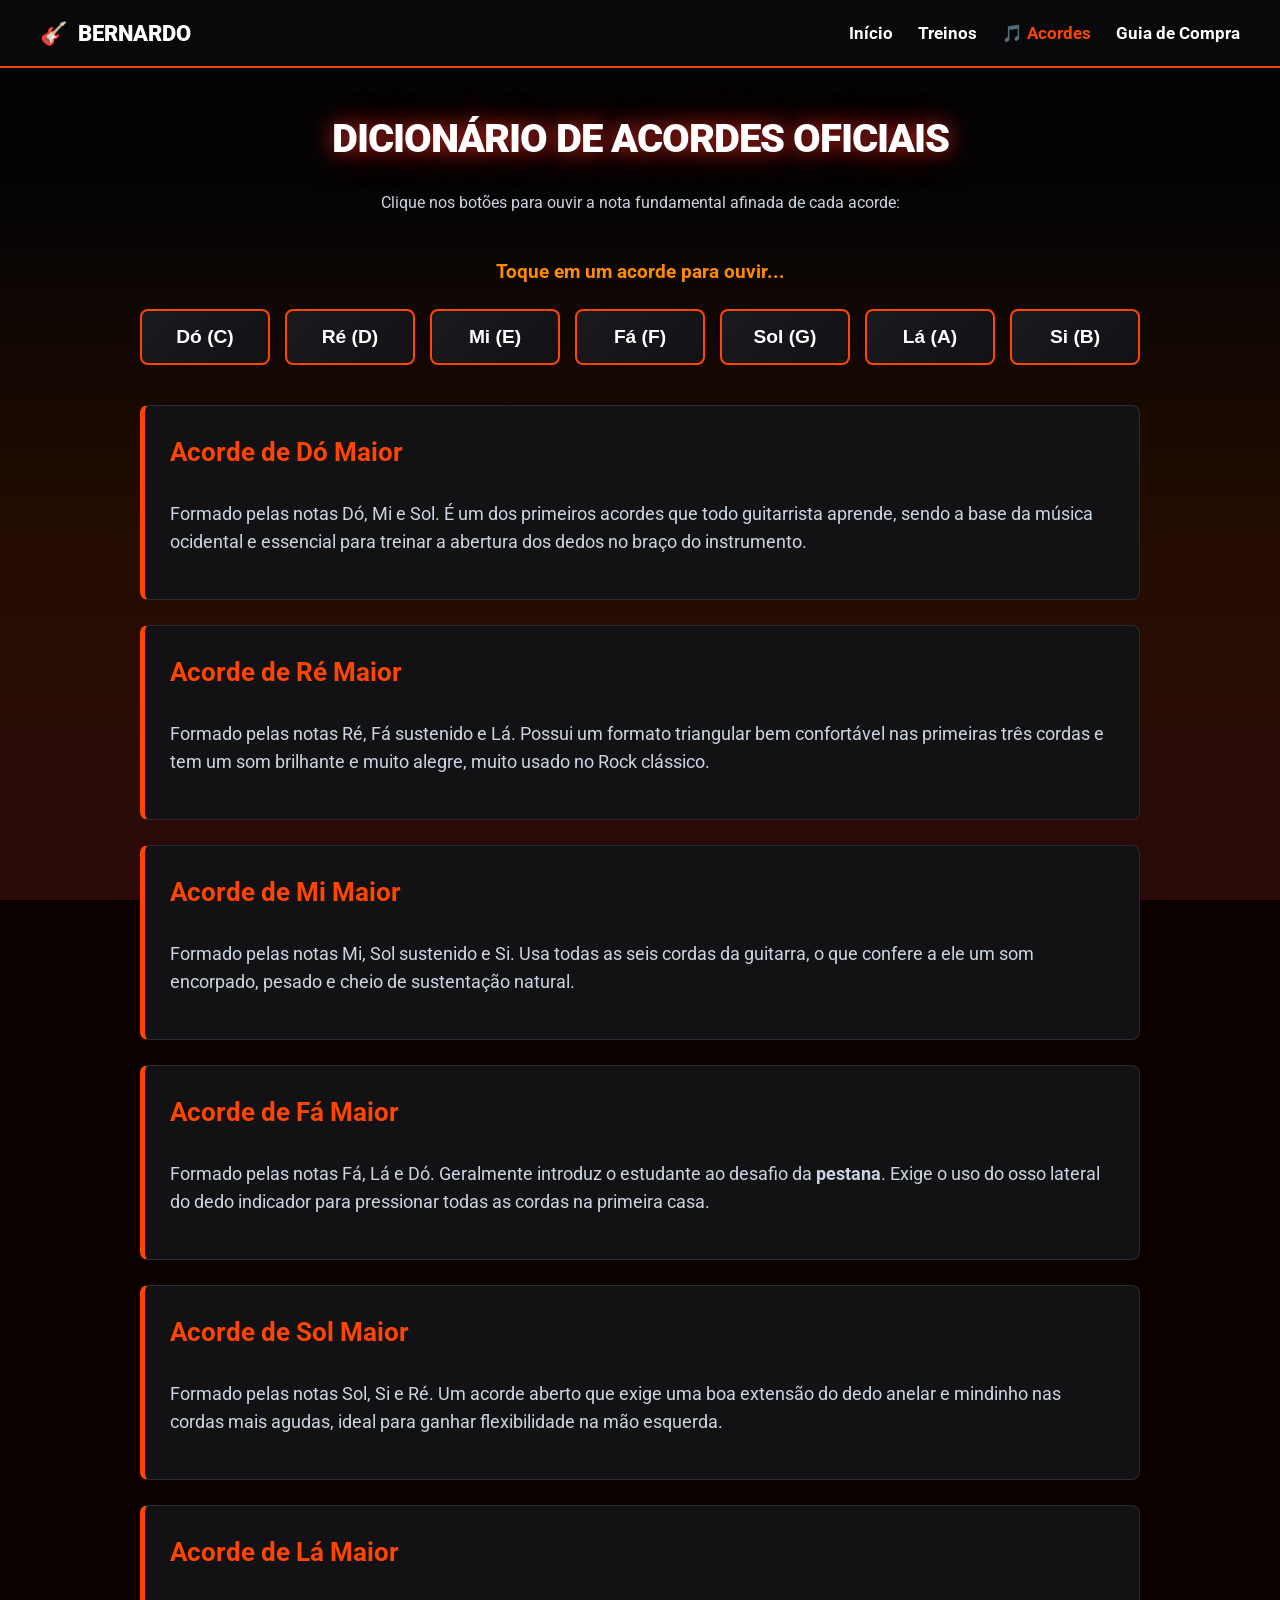
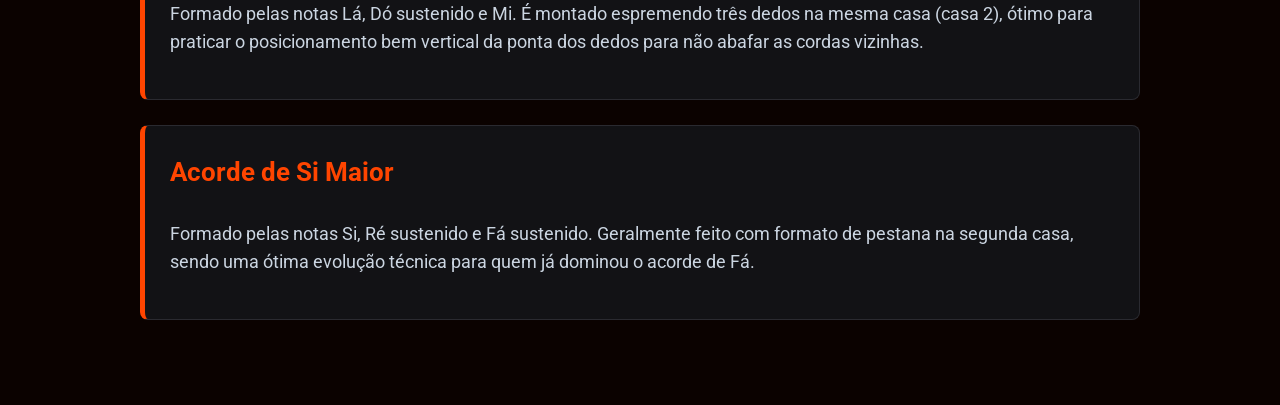
==== commit 5cf6e2dd: "DDD" ====
--- a/acordes.html
+++ b/acordes.html
@@ -3,165 +3,249 @@
 <head>
     <meta charset="UTF-8">
     <meta name="viewport" content="width=device-width, initial-scale=1.0">
-    <title>Dicionário de Acordes - Acorde Perfeito</title>
+    <title>Acordes - Acorde Perfeito</title>
+    <link rel="preconnect" href="https://fonts.googleapis.com">
+    <link rel="preconnect" href="https://fonts.gstatic.com" crossorigin>
     <link href="https://fonts.googleapis.com/css2?family=Roboto:wght@400;700;900&display=swap" rel="stylesheet">
     <link rel="stylesheet" href="style.css">
     <style>
         body {
-            margin-top: 85px;
-            background-color: #0b0200;
+            margin-top: 85px !important;
+            background-color: #0b0200; 
+            font-family: 'Roboto', sans-serif;
             color: #fff;
-            font-family: 'Roboto', sans-serif;
-            min-height: 100vh;
-        }
-        body::before {
-            content: "";
+        }
+
+        .top-navbar {
             position: fixed;
-            top: 0; left: 0; width: 100%; height: 100%;
-            z-index: -1;
-            background: linear-gradient(rgba(0, 0, 0, 0.85), rgba(0, 0, 0, 0.95)), url('https://images.unsplash.com/photo-1510915361894-db8b60106cb1?q=80&w=1920') no-repeat center center;
-            background-size: cover;
-            opacity: 0.4;
-        }
-        .top-navbar {
-            position: fixed; top: 0; left: 0; width: 100%; height: 68px;
+            top: 0;
+            left: 0;
+            width: 100%;
+            height: 68px; 
             background-color: rgba(10, 10, 12, 0.98);
-            backdrop-filter: blur(10px); display: flex; align-items: center;
-            justify-content: space-between; padding: 0 40px; box-sizing: border-box;
-            z-index: 10000; border-bottom: 2px solid #ff4500;
-        }
-        .top-navbar-brand { font-weight: 900; size: 1.4rem; color: #ffffff; text-decoration: none; display: flex; gap: 10px; }
-        .nav-links { display: flex; align-items: center; gap: 25px; list-style: none; margin: 0; padding: 0; font-weight: 700; }
-        .nav-link-btn { color: #ffffff; text-decoration: none; font-size: 1.05rem; }
-        .nav-link-btn:hover { color: #ff4500; }
-        
-        .container-acordes { max-width: 900px; margin: 40px auto; padding: 20px; }
-        .dic-aesthetic-box {
-            background: linear-gradient(145deg, #120502, #1c0a05);
-            border: 2px solid #ff4500; border-radius: 12px; padding: 30px;
-            box-shadow: 0 15px 35px rgba(0, 0, 0, 0.8);
-        }
-        .dic-title { color: #ff8c00; font-size: 2.2rem; margin-top: 0; font-weight: 900; text-transform: uppercase; text-align: center;}
-        .dic-selectors { display: flex; flex-wrap: wrap; gap: 10px; margin-bottom: 30px; justify-content: center; }
-        .dic-chord-btn {
-            background: #25120c; color: #fff; border: 2px solid #ff4500;
-            padding: 12px 20px; font-weight: 900; border-radius: 6px; font-size: 1.1rem;
-        }
-        .dic-chord-btn:hover, .dic-chord-btn.active {
-            background: #ff4500; box-shadow: 0 0 12px #ff4500; transform: translateY(-2px);
-        }
-        .guitar-neck-container {
-            width: 100%; max-width: 760px; height: 190px;
-            background: linear-gradient(90deg, #3d2314, #2b180d);
-            border-left: 14px solid #d1d5db; border-radius: 4px;
-            position: relative; display: flex; margin: 0 auto;
-            box-shadow: inset 0 0 25px rgba(0,0,0,0.9), 0 10px 20px rgba(0,0,0,0.5);
-        }
-        .guitar-fret { flex: 1; border-right: 4px solid #9ca3af; position: relative; }
-        .guitar-string { position: absolute; width: 100%; background: linear-gradient(#e5e7eb, #9ca3af); }
-        .guitar-string:nth-child(1) { top: 10%; height: 2px; }
-        .guitar-string:nth-child(2) { top: 26%; height: 2.5px; }
-        .guitar-string:nth-child(3) { top: 42%; height: 3px; }
-        .guitar-string:nth-child(4) { top: 58%; height: 3.5px; }
-        .guitar-string:nth-child(5) { top: 74%; height: 4px; }
-        .guitar-string:nth-child(6) { top: 90%; height: 4.5px; }
-        
-        .fret-dot-marker {
-            position: absolute; width: 26px; height: 26px;
-            background: radial-gradient(#ff5f1f, #ff2e00); border: 2px solid #ffffff;
-            border-radius: 50%; transform: translate(-50%, -50%); z-index: 10;
-            display: none; box-shadow: 0 0 15px #ff4500;
-            text-align: center; font-size: 14px; line-height: 26px; font-weight: 900; color: white;
-        }
-        footer { text-align: center; padding: 20px; color: #888; margin-top: 40px; }
+            backdrop-filter: blur(10px);
+            display: flex;
+            align-items: center;
+            justify-content: space-between;
+            padding: 0 40px;
+            box-sizing: border-box;
+            z-index: 10000;
+            border-bottom: 2px solid #ff4500;
+        }
+
+        .top-navbar-brand {
+            font-weight: 900;
+            font-size: 1.4rem;
+            color: #ffffff;
+            display: flex;
+            align-items: center;
+            gap: 10px;
+            text-decoration: none;
+        }
+
+        .nav-links {
+            display: flex;
+            align-items: center;
+            gap: 25px;
+            list-style: none;
+            margin: 0;
+            padding: 0;
+            font-weight: 700;
+        }
+
+        .nav-link-btn {
+            color: #ffffff;
+            text-decoration: none;
+            font-size: 1.05rem;
+            transition: color 0.3s;
+        }
+
+        .nav-link-btn:hover {
+            color: #ff4500;
+        }
+
+        .container-acordes {
+            max-width: 1000px;
+            margin: 40px auto;
+            padding: 20px;
+        }
+
+        .grid-botoes-acordes {
+            display: grid;
+            grid-template-columns: repeat(auto-fit, minmax(120px, 1fr));
+            gap: 15px;
+            margin-bottom: 40px;
+        }
+
+        .btn-nota-oficial {
+            background: linear-gradient(135deg, #1a1a1f, #121215);
+            border: 2px solid #ff4500;
+            color: white;
+            padding: 15px;
+            font-size: 1.2rem;
+            font-weight: bold;
+            border-radius: 8px;
+            cursor: pointer;
+            transition: all 0.3s ease;
+        }
+
+        .btn-nota-oficial:hover {
+            background: #ff4500;
+            transform: translateY(-3px);
+            box-shadow: 0 5px 15px rgba(255, 69, 0, 0.4);
+        }
+
+        .card-acorde {
+            background-color: #121215;
+            border: 1px solid #2a2a30;
+            border-radius: 8px;
+            padding: 25px;
+            margin-bottom: 25px;
+            border-left: 5px solid #ff4500;
+        }
+
+        .card-acorde h3 {
+            color: #ff4500;
+            font-size: 1.6rem;
+            margin-top: 0;
+        }
+
+        .info-nota {
+            font-size: 1.1rem;
+            color: #cbd5e1;
+            line-height: 1.6;
+        }
+
+        #status-som {
+            text-align: center;
+            font-size: 1.2rem;
+            color: #ff8c00;
+            margin-bottom: 20px;
+            font-weight: bold;
+        }
     </style>
 </head>
 <body>
 
     <nav class="top-navbar">
-        <a href="index.html" class="top-navbar-brand">
-            <span>🎸 BERNARDO</span>
+        <a href="index.html" class="top-navbar-brand" onclick="tocarSomClique()">
+            <span>🎸</span>
+            <span>BERNARDO</span>
         </a>
         <ul class="nav-links">
-            <li><a href="index.html" class="nav-link-btn">Início</a></li>
-            <li><a href="acordes.html" class="nav-link-btn" style="color: #ff4500;">Acordes</a></li>
-            <li><a href="treinos.html" class="nav-link-btn">Treinos</a></li>
-            <li><a href="guia-compra.html" class="nav-link-btn">Guia de Compra</a></li>
+            <li><a href="index.html" class="nav-link-btn" onclick="tocarSomClique()">Início</a></li>
+            <li><a href="treinos.html" class="nav-link-btn" onclick="tocarSomClique()">Treinos</a></li>
+            <li><a href="acordes.html" class="nav-link-btn" onclick="tocarSomClique()" style="color: #ff4500;">🎵 Acordes</a></li>
+            <li><a href="guia-compra.html" class="nav-link-btn" onclick="tocarSomClique()">Guia de Compra</a></li>
         </ul>
     </nav>
 
     <div class="container-acordes">
-        <div class="dic-aesthetic-box">
-            <h1 class="dic-title">🎵 Dicionário de Acordes</h1>
-            <p style="text-align:center; color: #cbd5e1; margin-bottom: 25px;">Selecione o acorde para visualizar o mapa de dedos no braço da guitarra:</p>
-            
-            <div class="dic-selectors">
-                <button class="dic-chord-btn" onclick="exibirAcordeBraço('C', this)">C</button>
-                <button class="dic-chord-btn" onclick="exibirAcordeBraço('D', this)">D</button>
-                <button class="dic-chord-btn" onclick="exibirAcordeBraço('E', this)">E</button>
-                <button class="dic-chord-btn" onclick="exibirAcordeBraço('F', this)">F</button>
-                <button class="dic-chord-btn" onclick="exibirAcordeBraço('G', this)">G</button>
-                <button class="dic-chord-btn" onclick="exibirAcordeBraço('A', this)">A</button>
-                <button class="dic-chord-btn" onclick="exibirAcordeBraço('B', this)">B</button>
-            </div>
-
-            <div class="guitar-neck-container">
-                <div class="guitar-string"></div><div class="guitar-string"></div><div class="guitar-string"></div>
-                <div class="guitar-string"></div><div class="guitar-string"></div><div class="guitar-string"></div>
-                <div class="guitar-fret"></div><div class="guitar-fret"></div><div class="guitar-fret"></div>
-                <div class="guitar-fret"></div><div class="guitar-fret"></div>
-
-                <div id="finger1" class="fret-dot-marker">1</div>
-                <div id="finger2" class="fret-dot-marker">2</div>
-                <div id="finger3" class="fret-dot-marker">3</div>
-                <div id="finger4" class="fret-dot-marker">4</div>
-            </div>
+        <header style="text-align: center; margin-bottom: 40px;">
+            <h1 style="font-size: 2.5rem; color: #fff;">Dicionário de Acordes Oficiais</h1>
+            <p style="color: #cbd5e1;">Clique nos botões para ouvir a nota fundamental afinada de cada acorde:</p>
+        </header>
+
+        <p id="status-som">Toque em um acorde para ouvir...</p>
+
+        <div class="grid-botoes-acordes">
+            <button class="btn-nota-oficial" onclick="tocarNotaOficial(261.63, 'Dó'); tocarSomClique();">Dó (C)</button>
+            <button class="btn-nota-oficial" onclick="tocarNotaOficial(293.66, 'Ré'); tocarSomClique();">Ré (D)</button>
+            <button class="btn-nota-oficial" onclick="tocarNotaOficial(329.63, 'Mi'); tocarSomClique();">Mi (E)</button>
+            <button class="btn-nota-oficial" onclick="tocarNotaOficial(349.23, 'Fá'); tocarSomClique();">Fá (F)</button>
+            <button class="btn-nota-oficial" onclick="tocarNotaOficial(392.00, 'Sol'); tocarSomClique();">Sol (G)</button>
+            <button class="btn-nota-oficial" onclick="tocarNotaOficial(440.00, 'Lá'); tocarSomClique();">Lá (A)</button>
+            <button class="btn-nota-oficial" onclick="tocarNotaOficial(493.88, 'Si'); tocarSomClique();">Si (B)</button>
         </div>
+
+        <section class="card-acorde">
+            <h3>Acorde de Dó Maior</h3>
+            <p class="info-nota">Formado pelas notas Dó, Mi e Sol. É um dos primeiros acordes que todo guitarrista aprende, sendo a base da música ocidental e essencial para treinar a abertura dos dedos no braço do instrumento.</p>
+        </section>
+
+        <section class="card-acorde">
+            <h3>Acorde de Ré Maior</h3>
+            <p class="info-nota">Formado pelas notas Ré, Fá sustenido e Lá. Possui um formato triangular bem confortável nas primeiras três cordas e tem um som brilhante e muito alegre, muito usado no Rock clássico.</p>
+        </section>
+
+        <section class="card-acorde">
+            <h3>Acorde de Mi Maior</h3>
+            <p class="info-nota">Formado pelas notas Mi, Sol sustenido e Si. Usa todas as seis cordas da guitarra, o que confere a ele um som encorpado, pesado e cheio de sustentação natural.</p>
+        </section>
+
+        <section class="card-acorde">
+            <h3>Acorde de Fá Maior</h3>
+            <p class="info-nota">Formado pelas notas Fá, Lá e Dó. Geralmente introduz o estudante ao desafio da <strong>pestana</strong>. Exige o uso do osso lateral do dedo indicador para pressionar todas as cordas na primeira casa.</p>
+        </section>
+
+        <section class="card-acorde">
+            <h3>Acorde de Sol Maior</h3>
+            <p class="info-nota">Formado pelas notas Sol, Si e Ré. Um acorde aberto que exige uma boa extensão do dedo anelar e mindinho nas cordas mais agudas, ideal para ganhar flexibilidade na mão esquerda.</p>
+        </section>
+
+        <section class="card-acorde">
+            <h3>Acorde de Lá Maior</h3>
+            <p class="info-nota">Formado pelas notas Lá, Dó sustenido e Mi. É montado espremendo três dedos na mesma casa (casa 2), ótimo para praticar o posicionamento bem vertical da ponta dos dedos para não abafar as cordas vizinhas.</p>
+        </section>
+
+        <section class="card-acorde">
+            <h3>Acorde de Si Maior</h3>
+            <p class="info-nota">Formado pelas notas Si, Ré sustenido e Fá sustenido. Geralmente feito com formato de pestana na segunda casa, sendo uma ótima evolução técnica para quem já dominou o acorde de Fá.</p>
+        </section>
     </div>
-
-    <footer>
-        <p>⚡ Desenvolvido por Bernardo Oliveira ⚡</p>
-    </footer>
 
     <script>
         let audioCtx = null;
-        function iniciarAudio() { if (!audioCtx) audioCtx = new (window.AudioContext || window.webkitAudioContext)(); }
-
-        function emitirSomClique() {
-            iniciarAudio();
+
+        function verificarAudioContext() {
+            if (!audioCtx) {
+                audioCtx = new (window.AudioContext || window.webkitAudioContext)();
+            }
+        }
+
+        function tocarSomClique() {
+            verificarAudioContext();
+            let agora = audioCtx.currentTime;
             let osc = audioCtx.createOscillator();
-            let gain = audioCtx.createGain();
-            osc.type = 'sine'; osc.frequency.setValueAtTime(600, audioCtx.currentTime);
-            gain.gain.setValueAtTime(0.05, audioCtx.currentTime);
-            gain.gain.exponentialRampToValueAtTime(0.00001, audioCtx.currentTime + 0.05);
-            osc.connect(gain); gain.connect(audioCtx.destination);
-            osc.start(); osc.stop(audioCtx.currentTime + 0.05);
-        }
-
-        function exibirAcordeBraço(nomeAcorde, botaoAlvo) {
-            emitirSomClique();
-            document.querySelectorAll('.dic-chord-btn').forEach(btn => btn.classList.remove('active'));
-            if(botaoAlvo) botaoAlvo.classList.add('active');
-            document.querySelectorAll('.fret-dot-marker').forEach(dot => dot.style.display = 'none');
-
-            if(nomeAcorde === 'C') { posicionarDedo(1, 1, 26); posicionarDedo(2, 2, 58); posicionarDedo(3, 3, 74); }
-            else if(nomeAcorde === 'D') { posicionarDedo(1, 2, 42); posicionarDedo(2, 3, 10); posicionarDedo(3, 2, 26); }
-            else if(nomeAcorde === 'E') { posicionarDedo(1, 1, 42); posicionarDedo(2, 2, 74); posicionarDedo(3, 2, 58); }
-            else if(nomeAcorde === 'F') { posicionarDedo(1, 1, 50); posicionarDedo(2, 2, 42); posicionarDedo(3, 3, 74); posicionarDedo(4, 3, 58); }
-            else if(nomeAcorde === 'G') { posicionarDedo(1, 2, 74); posicionarDedo(2, 3, 90); posicionarDedo(3, 3, 10); }
-            else if(nomeAcorde === 'A') { posicionarDedo(1, 2, 58); posicionarDedo(2, 2, 42); posicionarDedo(3, 2, 26); }
-            else if(nomeAcorde === 'B') { posicionarDedo(1, 2, 50); posicionarDedo(2, 4, 58); posicionarDedo(3, 4, 42); posicionarDedo(4, 4, 26); }
-        }
-
-        function posicionarDedo(numDedo, casaAlvo, cordaYPercent) {
-            let elDedo = document.getElementById('finger' + numDedo);
-            let listaTrastes = document.querySelectorAll('.guitar-fret');
-            let trasteSelecionado = listaTrastes[casaAlvo - 1];
-            if(trasteSelecionado) {
-                elDedo.style.display = 'block';
-                elDedo.style.left = (trasteSelecionado.offsetLeft + (trasteSelecionado.offsetWidth / 2)) + 'px';
-                elDedo.style.top = cordaYPercent + '%';
-            }
+            let ganho = audioCtx.createGain();
+            
+            osc.type = 'sine';
+            osc.frequency.setValueAtTime(1000, agora);
+            ganho.gain.setValueAtTime(0.08, agora);
+            ganho.gain.exponentialRampToValueAtTime(0.00001, agora + 0.05);
+            
+            osc.connect(ganho);
+            ganho.connect(audioCtx.destination);
+            osc.start(agora);
+            osc.stop(agora + 0.06);
+        }
+
+        function tocarNotaOficial(freq, nomeNota) {
+            verificarAudioContext();
+            if(audioCtx.state === 'suspended') audioCtx.resume();
+
+            document.getElementById('status-som').innerText = "Ouvindo nota fundamental de: " + nomeNota;
+
+            let agora = audioCtx.currentTime;
+            let osc = audioCtx.createOscillator();
+            let ganho = audioCtx.createGain();
+            let filtro = audioCtx.createBiquadFilter();
+
+            osc.type = "sawtooth"; 
+            osc.frequency.setValueAtTime(freq, agora);
+
+            filtro.type = "lowpass";
+            filtro.frequency.setValueAtTime(1000, agora);
+
+            ganho.gain.setValueAtTime(0.15, agora);
+            ganho.gain.exponentialRampToValueAtTime(0.00001, agora + 1.8);
+
+            osc.connect(filtro);
+            filtro.connect(ganho);
+            ganho.connect(audioCtx.destination);
+
+            osc.start(agora);
+            osc.stop(agora + 1.8);
         }
     </script>
 </body>
--- a/style.css
+++ b/style.css
@@ -349,4 +349,18 @@
 /* CURSOR PALHETA PREMIUM (Base64 - Compatível com todas as páginas e navegadores) */
 html, body, button, a, input, select, textarea {
     cursor: url("[data-uri]") 0 0, auto !important;
+}
+/* Aplica o cursor personalizado em links, botões e elementos interativos */
+a, 
+button, 
+.nav-link-btn, 
+.dropdown-item, 
+.nota-btn, 
+.guitar-model-card {
+    cursor: url('images/Cursor.png'), pointer !important;
+}
+
+/* Opcional: Se quiser que o cursor mude em TODO o site (inclusive no fundo) */
+body {
+    cursor: url('images/Cursor.png'), default;
 }
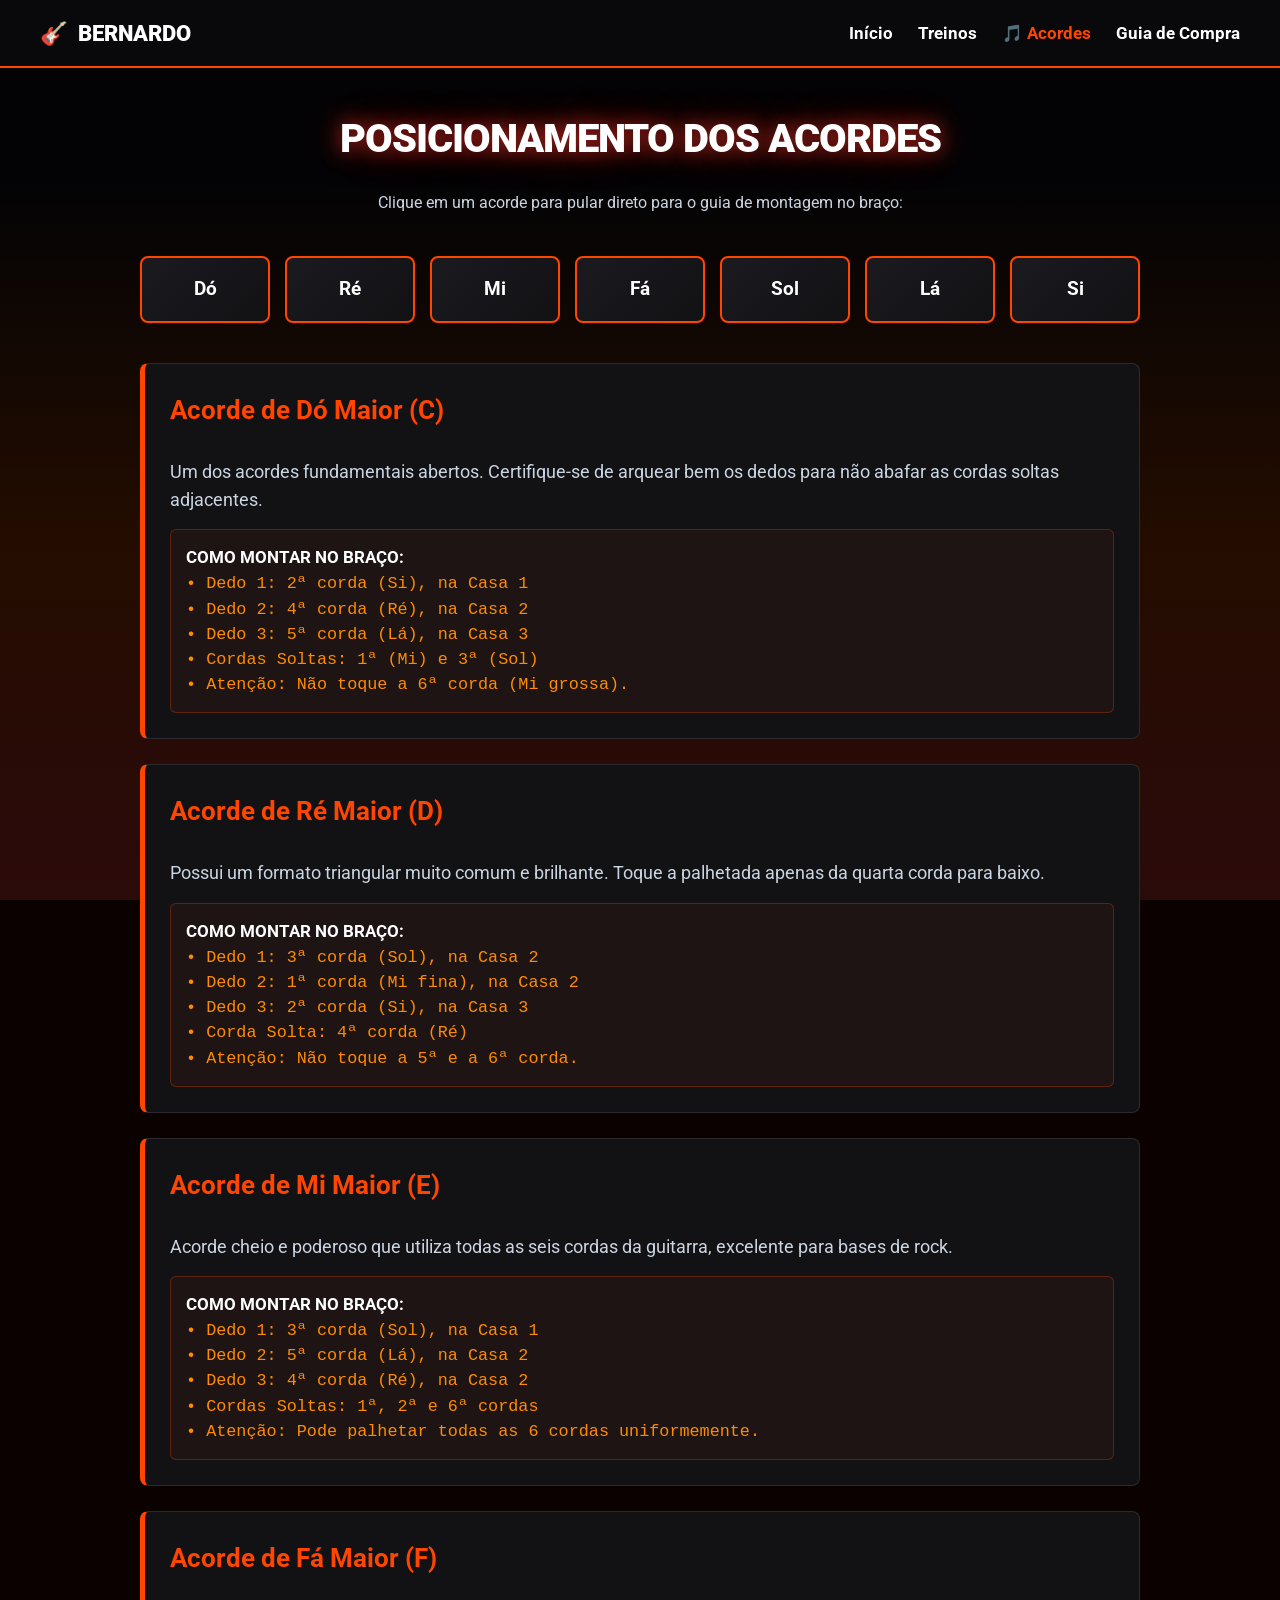
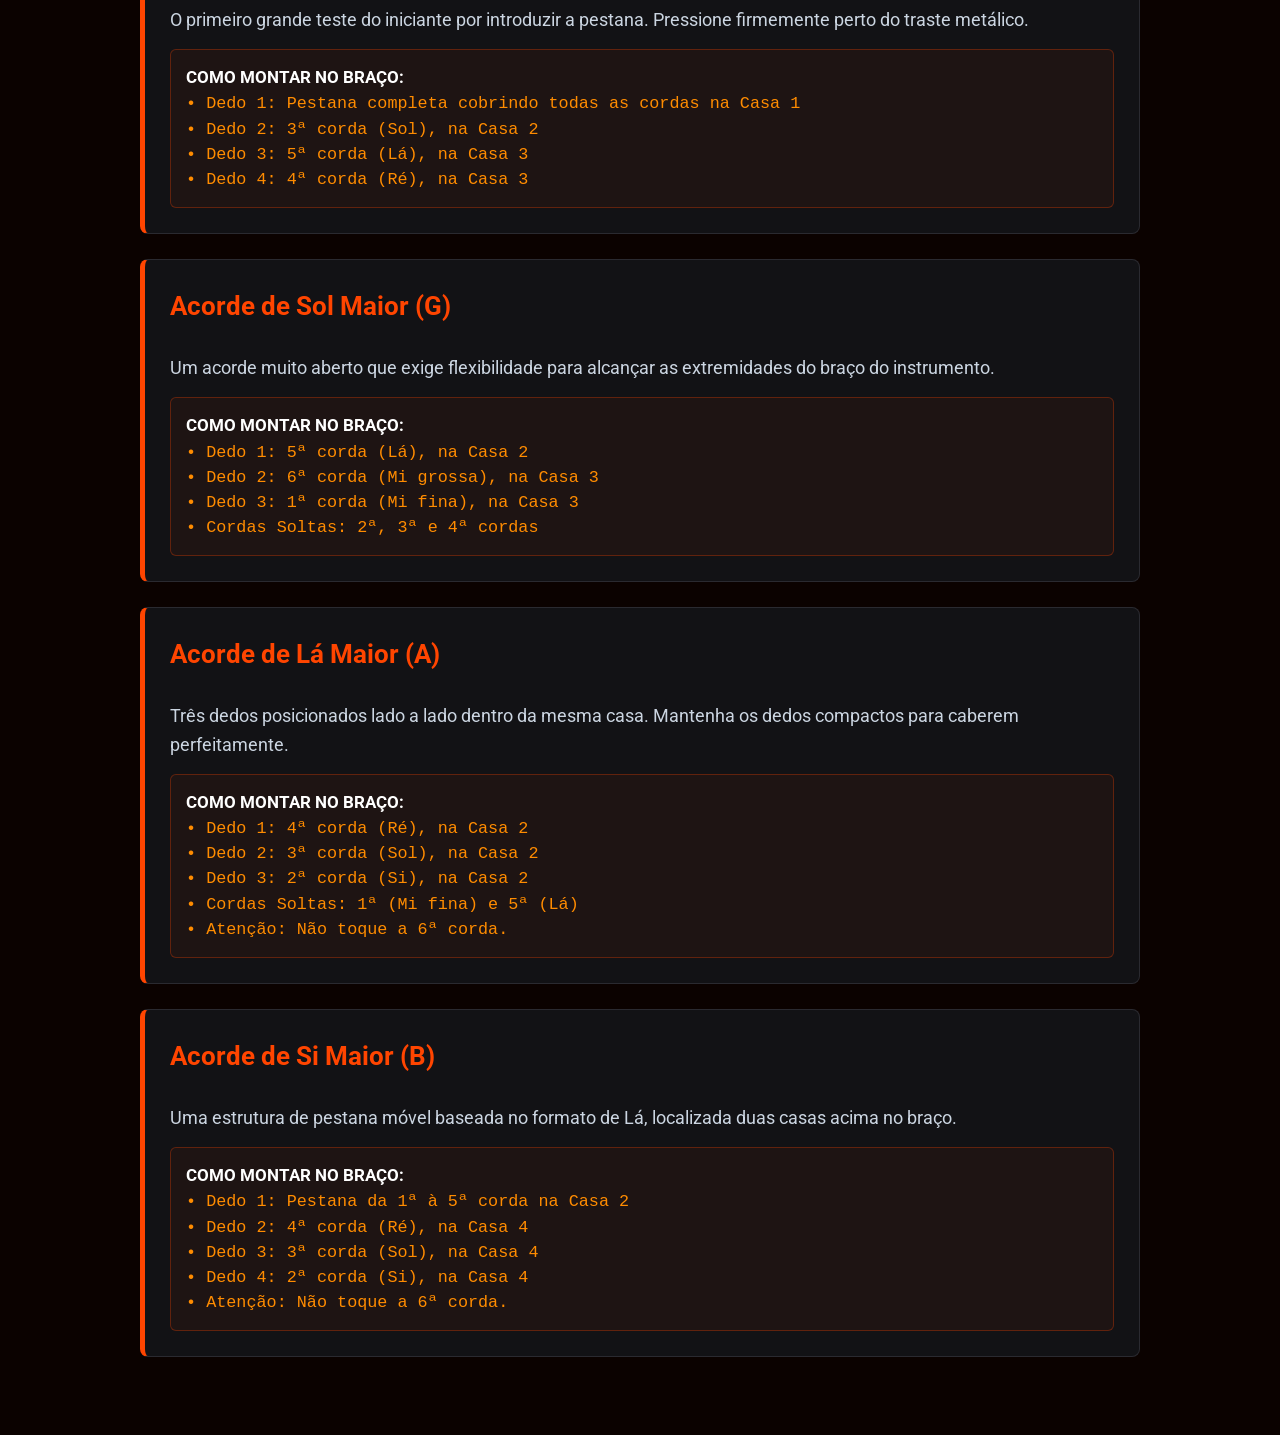
==== commit addcb7d0: "DDD" ====
--- a/acordes.html
+++ b/acordes.html
@@ -86,6 +86,8 @@
             font-weight: bold;
             border-radius: 8px;
             cursor: pointer;
+            text-align: center;
+            text-decoration: none;
             transition: all 0.3s ease;
         }
 
@@ -102,6 +104,7 @@
             padding: 25px;
             margin-bottom: 25px;
             border-left: 5px solid #ff4500;
+            scroll-margin-top: 90px; /* Para não cobrir o título ao rolar a página */
         }
 
         .card-acorde h3 {
@@ -114,14 +117,24 @@
             font-size: 1.1rem;
             color: #cbd5e1;
             line-height: 1.6;
-        }
-
-        #status-som {
-            text-align: center;
-            font-size: 1.2rem;
+            margin-bottom: 15px;
+        }
+
+        /* Caixa com a posição dos dedos */
+        .posicao-dedos-box {
+            background-color: rgba(255, 69, 0, 0.05);
+            border: 1px solid rgba(255, 69, 0, 0.3);
+            border-radius: 6px;
+            padding: 15px;
+            font-family: monospace;
+            font-size: 1.05rem;
             color: #ff8c00;
-            margin-bottom: 20px;
-            font-weight: bold;
+            line-height: 1.5;
+        }
+
+        .posicao-dedos-box strong {
+            color: #fff;
+            font-family: 'Roboto', sans-serif;
         }
     </style>
 </head>
@@ -142,55 +155,107 @@
 
     <div class="container-acordes">
         <header style="text-align: center; margin-bottom: 40px;">
-            <h1 style="font-size: 2.5rem; color: #fff;">Dicionário de Acordes Oficiais</h1>
-            <p style="color: #cbd5e1;">Clique nos botões para ouvir a nota fundamental afinada de cada acorde:</p>
+            <h1 style="font-size: 2.5rem; color: #fff;">Posicionamento dos Acordes</h1>
+            <p style="color: #cbd5e1;">Clique em um acorde para pular direto para o guia de montagem no braço:</p>
         </header>
 
-        <p id="status-som">Toque em um acorde para ouvir...</p>
-
         <div class="grid-botoes-acordes">
-            <button class="btn-nota-oficial" onclick="tocarNotaOficial(261.63, 'Dó'); tocarSomClique();">Dó (C)</button>
-            <button class="btn-nota-oficial" onclick="tocarNotaOficial(293.66, 'Ré'); tocarSomClique();">Ré (D)</button>
-            <button class="btn-nota-oficial" onclick="tocarNotaOficial(329.63, 'Mi'); tocarSomClique();">Mi (E)</button>
-            <button class="btn-nota-oficial" onclick="tocarNotaOficial(349.23, 'Fá'); tocarSomClique();">Fá (F)</button>
-            <button class="btn-nota-oficial" onclick="tocarNotaOficial(392.00, 'Sol'); tocarSomClique();">Sol (G)</button>
-            <button class="btn-nota-oficial" onclick="tocarNotaOficial(440.00, 'Lá'); tocarSomClique();">Lá (A)</button>
-            <button class="btn-nota-oficial" onclick="tocarNotaOficial(493.88, 'Si'); tocarSomClique();">Si (B)</button>
+            <a href="#docard" class="btn-nota-oficial" onclick="tocarSomClique();">Dó</a>
+            <a href="#recard" class="btn-nota-oficial" onclick="tocarSomClique();">Ré</a>
+            <a href="#micard" class="btn-nota-oficial" onclick="tocarSomClique();">Mi</a>
+            <a href="#facard" class="btn-nota-oficial" onclick="tocarSomClique();">Fá</a>
+            <a href="#solcard" class="btn-nota-oficial" onclick="tocarSomClique();">Sol</a>
+            <a href="#lacard" class="btn-nota-oficial" onclick="tocarSomClique();">Lá</a>
+            <a href="#sicard" class="btn-nota-oficial" onclick="tocarSomClique();">Si</a>
         </div>
 
-        <section class="card-acorde">
-            <h3>Acorde de Dó Maior</h3>
-            <p class="info-nota">Formado pelas notas Dó, Mi e Sol. É um dos primeiros acordes que todo guitarrista aprende, sendo a base da música ocidental e essencial para treinar a abertura dos dedos no braço do instrumento.</p>
-        </section>
-
-        <section class="card-acorde">
-            <h3>Acorde de Ré Maior</h3>
-            <p class="info-nota">Formado pelas notas Ré, Fá sustenido e Lá. Possui um formato triangular bem confortável nas primeiras três cordas e tem um som brilhante e muito alegre, muito usado no Rock clássico.</p>
-        </section>
-
-        <section class="card-acorde">
-            <h3>Acorde de Mi Maior</h3>
-            <p class="info-nota">Formado pelas notas Mi, Sol sustenido e Si. Usa todas as seis cordas da guitarra, o que confere a ele um som encorpado, pesado e cheio de sustentação natural.</p>
-        </section>
-
-        <section class="card-acorde">
-            <h3>Acorde de Fá Maior</h3>
-            <p class="info-nota">Formado pelas notas Fá, Lá e Dó. Geralmente introduz o estudante ao desafio da <strong>pestana</strong>. Exige o uso do osso lateral do dedo indicador para pressionar todas as cordas na primeira casa.</p>
-        </section>
-
-        <section class="card-acorde">
-            <h3>Acorde de Sol Maior</h3>
-            <p class="info-nota">Formado pelas notas Sol, Si e Ré. Um acorde aberto que exige uma boa extensão do dedo anelar e mindinho nas cordas mais agudas, ideal para ganhar flexibilidade na mão esquerda.</p>
-        </section>
-
-        <section class="card-acorde">
-            <h3>Acorde de Lá Maior</h3>
-            <p class="info-nota">Formado pelas notas Lá, Dó sustenido e Mi. É montado espremendo três dedos na mesma casa (casa 2), ótimo para praticar o posicionamento bem vertical da ponta dos dedos para não abafar as cordas vizinhas.</p>
-        </section>
-
-        <section class="card-acorde">
-            <h3>Acorde de Si Maior</h3>
-            <p class="info-nota">Formado pelas notas Si, Ré sustenido e Fá sustenido. Geralmente feito com formato de pestana na segunda casa, sendo uma ótima evolução técnica para quem já dominou o acorde de Fá.</p>
+        <section class="card-acorde" id="docard">
+            <h3>Acorde de Dó Maior (C)</h3>
+            <p class="info-nota">Um dos acordes fundamentais abertos. Certifique-se de arquear bem os dedos para não abafar as cordas soltas adjacentes.</p>
+            <div class="posicao-dedos-box">
+                <strong>COMO MONTAR NO BRAÇO:</strong><br>
+                • Dedo 1: 2ª corda (Si), na Casa 1<br>
+                • Dedo 2: 4ª corda (Ré), na Casa 2<br>
+                • Dedo 3: 5ª corda (Lá), na Casa 3<br>
+                • Cordas Soltas: 1ª (Mi) e 3ª (Sol)<br>
+                • Atenção: Não toque a 6ª corda (Mi grossa).
+            </div>
+        </section>
+
+        <section class="card-acorde" id="recard">
+            <h3>Acorde de Ré Maior (D)</h3>
+            <p class="info-nota">Possui um formato triangular muito comum e brilhante. Toque a palhetada apenas da quarta corda para baixo.</p>
+            <div class="posicao-dedos-box">
+                <strong>COMO MONTAR NO BRAÇO:</strong><br>
+                • Dedo 1: 3ª corda (Sol), na Casa 2<br>
+                • Dedo 2: 1ª corda (Mi fina), na Casa 2<br>
+                • Dedo 3: 2ª corda (Si), na Casa 3<br>
+                • Corda Solta: 4ª corda (Ré)<br>
+                • Atenção: Não toque a 5ª e a 6ª corda.
+            </div>
+        </section>
+
+        <section class="card-acorde" id="micard">
+            <h3>Acorde de Mi Maior (E)</h3>
+            <p class="info-nota">Acorde cheio e poderoso que utiliza todas as seis cordas da guitarra, excelente para bases de rock.</p>
+            <div class="posicao-dedos-box">
+                <strong>COMO MONTAR NO BRAÇO:</strong><br>
+                • Dedo 1: 3ª corda (Sol), na Casa 1<br>
+                • Dedo 2: 5ª corda (Lá), na Casa 2<br>
+                • Dedo 3: 4ª corda (Ré), na Casa 2<br>
+                • Cordas Soltas: 1ª, 2ª e 6ª cordas<br>
+                • Atenção: Pode palhetar todas as 6 cordas uniformemente.
+            </div>
+        </section>
+
+        <section class="card-acorde" id="facard">
+            <h3>Acorde de Fá Maior (F)</h3>
+            <p class="info-nota">O primeiro grande teste do iniciante por introduzir a pestana. Pressione firmemente perto do traste metálico.</p>
+            <div class="posicao-dedos-box">
+                <strong>COMO MONTAR NO BRAÇO:</strong><br>
+                • Dedo 1: Pestana completa cobrindo todas as cordas na Casa 1<br>
+                • Dedo 2: 3ª corda (Sol), na Casa 2<br>
+                • Dedo 3: 5ª corda (Lá), na Casa 3<br>
+                • Dedo 4: 4ª corda (Ré), na Casa 3
+            </div>
+        </section>
+
+        <section class="card-acorde" id="solcard">
+            <h3>Acorde de Sol Maior (G)</h3>
+            <p class="info-nota">Um acorde muito aberto que exige flexibilidade para alcançar as extremidades do braço do instrumento.</p>
+            <div class="posicao-dedos-box">
+                <strong>COMO MONTAR NO BRAÇO:</strong><br>
+                • Dedo 1: 5ª corda (Lá), na Casa 2<br>
+                • Dedo 2: 6ª corda (Mi grossa), na Casa 3<br>
+                • Dedo 3: 1ª corda (Mi fina), na Casa 3<br>
+                • Cordas Soltas: 2ª, 3ª e 4ª cordas
+            </div>
+        </section>
+
+        <section class="card-acorde" id="lacard">
+            <h3>Acorde de Lá Maior (A)</h3>
+            <p class="info-nota">Três dedos posicionados lado a lado dentro da mesma casa. Mantenha os dedos compactos para caberem perfeitamente.</p>
+            <div class="posicao-dedos-box">
+                <strong>COMO MONTAR NO BRAÇO:</strong><br>
+                • Dedo 1: 4ª corda (Ré), na Casa 2<br>
+                • Dedo 2: 3ª corda (Sol), na Casa 2<br>
+                • Dedo 3: 2ª corda (Si), na Casa 2<br>
+                • Cordas Soltas: 1ª (Mi fina) e 5ª (Lá)<br>
+                • Atenção: Não toque a 6ª corda.
+            </div>
+        </section>
+
+        <section class="card-acorde" id="sicard">
+            <h3>Acorde de Si Maior (B)</h3>
+            <p class="info-nota">Uma estrutura de pestana móvel baseada no formato de Lá, localizada duas casas acima no braço.</p>
+            <div class="posicao-dedos-box">
+                <strong>COMO MONTAR NO BRAÇO:</strong><br>
+                • Dedo 1: Pestana da 1ª à 5ª corda na Casa 2<br>
+                • Dedo 2: 4ª corda (Ré), na Casa 4<br>
+                • Dedo 3: 3ª corda (Sol), na Casa 4<br>
+                • Dedo 4: 2ª corda (Si), na Casa 4<br>
+                • Atenção: Não toque a 6ª corda.
+            </div>
         </section>
     </div>
 
@@ -203,8 +268,11 @@
             }
         }
 
+        // Mantém apenas o som sutil do clique interativo ao navegar e interagir
         function tocarSomClique() {
             verificarAudioContext();
+            if(audioCtx.state === 'suspended') audioCtx.resume();
+            
             let agora = audioCtx.currentTime;
             let osc = audioCtx.createOscillator();
             let ganho = audioCtx.createGain();
@@ -219,34 +287,6 @@
             osc.start(agora);
             osc.stop(agora + 0.06);
         }
-
-        function tocarNotaOficial(freq, nomeNota) {
-            verificarAudioContext();
-            if(audioCtx.state === 'suspended') audioCtx.resume();
-
-            document.getElementById('status-som').innerText = "Ouvindo nota fundamental de: " + nomeNota;
-
-            let agora = audioCtx.currentTime;
-            let osc = audioCtx.createOscillator();
-            let ganho = audioCtx.createGain();
-            let filtro = audioCtx.createBiquadFilter();
-
-            osc.type = "sawtooth"; 
-            osc.frequency.setValueAtTime(freq, agora);
-
-            filtro.type = "lowpass";
-            filtro.frequency.setValueAtTime(1000, agora);
-
-            ganho.gain.setValueAtTime(0.15, agora);
-            ganho.gain.exponentialRampToValueAtTime(0.00001, agora + 1.8);
-
-            osc.connect(filtro);
-            filtro.connect(ganho);
-            ganho.connect(audioCtx.destination);
-
-            osc.start(agora);
-            osc.stop(agora + 1.8);
-        }
     </script>
 </body>
 </html>
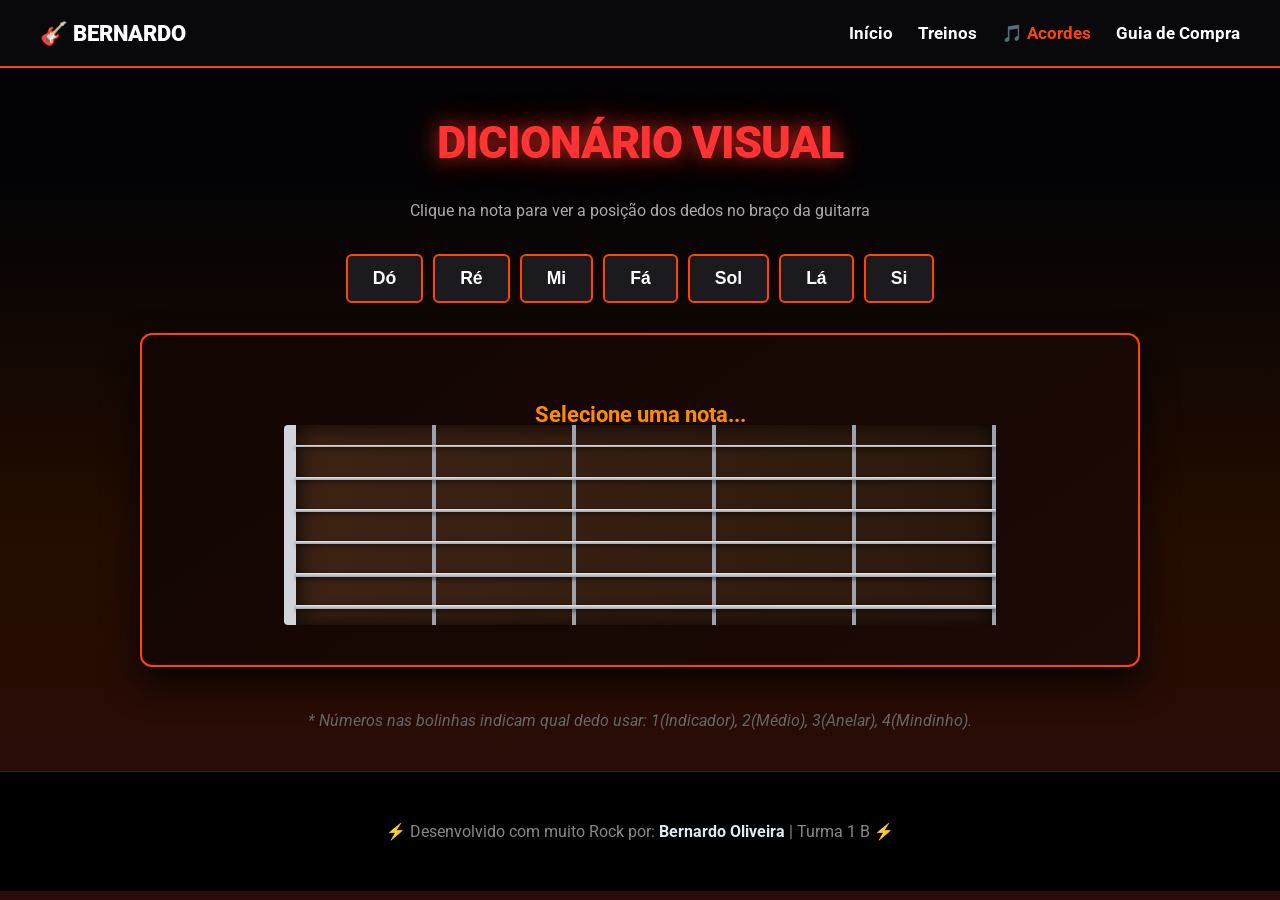
==== commit 529f7651: "SixSevenAura" ====
--- a/acordes.html
+++ b/acordes.html
@@ -3,7 +3,7 @@
 <head>
     <meta charset="UTF-8">
     <meta name="viewport" content="width=device-width, initial-scale=1.0">
-    <title>Acordes - Acorde Perfeito</title>
+    <title>Acordes Interativos - Acorde Perfeito</title>
     <link rel="preconnect" href="https://fonts.googleapis.com">
     <link rel="preconnect" href="https://fonts.gstatic.com" crossorigin>
     <link href="https://fonts.googleapis.com/css2?family=Roboto:wght@400;700;900&display=swap" rel="stylesheet">
@@ -14,8 +14,10 @@
             background-color: #0b0200; 
             font-family: 'Roboto', sans-serif;
             color: #fff;
-        }
-
+            overflow-x: hidden;
+        }
+
+        /* Barra Fixa Superior */
         .top-navbar {
             position: fixed;
             top: 0;
@@ -66,84 +68,130 @@
 
         .container-acordes {
             max-width: 1000px;
-            margin: 40px auto;
+            margin: 0 auto;
             padding: 20px;
-        }
-
+            text-align: center;
+        }
+
+        /* Seletor de Acordes */
         .grid-botoes-acordes {
-            display: grid;
-            grid-template-columns: repeat(auto-fit, minmax(120px, 1fr));
-            gap: 15px;
-            margin-bottom: 40px;
-        }
-
-        .btn-nota-oficial {
-            background: linear-gradient(135deg, #1a1a1f, #121215);
+            display: flex;
+            justify-content: center;
+            flex-wrap: wrap;
+            gap: 10px;
+            margin-bottom: 30px;
+        }
+
+        .btn-chord-selector {
+            background: #1a1a1f;
             border: 2px solid #ff4500;
             color: white;
-            padding: 15px;
-            font-size: 1.2rem;
+            padding: 12px 25px;
+            font-size: 1.1rem;
+            font-weight: 900;
+            border-radius: 6px;
+            cursor: pointer;
+            transition: all 0.2s ease;
+        }
+
+        .btn-chord-selector:hover, .btn-chord-selector.active {
+            background: #ff4500;
+            box-shadow: 0 0 15px #ff4500;
+            transform: translateY(-2px);
+        }
+
+        /* DESIGN DO BRAÇO DA GUITARRA (Dicionário Visual) */
+        .guitar-neck-display {
+            background: linear-gradient(145deg, #120502, #1c0a05);
+            border: 2px solid #ff4500;
+            border-radius: 12px;
+            padding: 40px 20px;
+            margin-bottom: 40px;
+            box-shadow: 0 15px 35px rgba(0, 0, 0, 0.8);
+        }
+
+        .guitar-neck-container {
+            width: 100%;
+            max-width: 700px;
+            height: 200px;
+            background: linear-gradient(90deg, #3d2314, #2b180d);
+            border-left: 12px solid #d1d5db; /* Nut (Pestana de osso) */
+            border-radius: 4px;
+            position: relative;
+            display: flex;
+            margin: 0 auto;
+            box-shadow: inset 0 0 25px rgba(0,0,0,0.9);
+        }
+
+        /* Trastes */
+        .guitar-fret {
+            flex: 1;
+            border-right: 4px solid #9ca3af;
+            position: relative;
+        }
+
+        /* Cordas */
+        .guitar-string {
+            position: absolute;
+            width: 100%;
+            background: linear-gradient(#e5e7eb, #9ca3af);
+            box-shadow: 0 2px 4px rgba(0,0,0,0.6);
+            z-index: 5;
+        }
+        /* Posições verticais das cordas */
+        .string-1 { top: 10%; height: 2px; }   /* Mi fina */
+        .string-2 { top: 26%; height: 2.2px; }
+        .string-3 { top: 42%; height: 2.5px; }
+        .string-4 { top: 58%; height: 2.8px; }
+        .string-5 { top: 74%; height: 3.2px; }
+        .string-6 { top: 90%; height: 3.8px; } /* Mi grossa */
+
+        /* Marcadores de Dedo (As Bolinhas) */
+        .finger-marker {
+            position: absolute;
+            width: 28px;
+            height: 28px;
+            background: radial-gradient(#ff5f1f, #ff2e00);
+            border: 2px solid #ffffff;
+            border-radius: 50%;
+            transform: translate(-50%, -50%);
+            z-index: 10;
+            display: none; /* Escondido por padrão */
+            box-shadow: 0 0 15px #ff4500, inset 0 0 5px #fff;
+            color: white;
+            font-weight: 900;
+            line-height: 28px;
+            text-align: center;
+            font-size: 14px;
+            animation: notePop 0.2s ease-out;
+        }
+
+        @keyframes notePop {
+            0% { transform: translate(-50%, -50%) scale(0.3); opacity: 0; }
+            100% { transform: translate(-50%, -50%) scale(1); opacity: 1; }
+        }
+
+        .chord-info-text {
+            margin-top: 20px;
+            font-size: 1.4rem;
+            color: #ff8c00;
             font-weight: bold;
-            border-radius: 8px;
-            cursor: pointer;
+            height: 30px;
+        }
+
+        footer {
             text-align: center;
-            text-decoration: none;
-            transition: all 0.3s ease;
-        }
-
-        .btn-nota-oficial:hover {
-            background: #ff4500;
-            transform: translateY(-3px);
-            box-shadow: 0 5px 15px rgba(255, 69, 0, 0.4);
-        }
-
-        .card-acorde {
-            background-color: #121215;
-            border: 1px solid #2a2a30;
-            border-radius: 8px;
-            padding: 25px;
-            margin-bottom: 25px;
-            border-left: 5px solid #ff4500;
-            scroll-margin-top: 90px; /* Para não cobrir o título ao rolar a página */
-        }
-
-        .card-acorde h3 {
-            color: #ff4500;
-            font-size: 1.6rem;
-            margin-top: 0;
-        }
-
-        .info-nota {
-            font-size: 1.1rem;
-            color: #cbd5e1;
-            line-height: 1.6;
-            margin-bottom: 15px;
-        }
-
-        /* Caixa com a posição dos dedos */
-        .posicao-dedos-box {
-            background-color: rgba(255, 69, 0, 0.05);
-            border: 1px solid rgba(255, 69, 0, 0.3);
-            border-radius: 6px;
-            padding: 15px;
-            font-family: monospace;
-            font-size: 1.05rem;
-            color: #ff8c00;
-            line-height: 1.5;
-        }
-
-        .posicao-dedos-box strong {
-            color: #fff;
-            font-family: 'Roboto', sans-serif;
+            padding: 30px;
+            color: #888;
+            border-top: 1px solid #2a2a30;
         }
     </style>
 </head>
 <body>
 
     <nav class="top-navbar">
-        <a href="index.html" class="top-navbar-brand" onclick="tocarSomClique()">
-            <span>🎸</span>
-            <span>BERNARDO</span>
+        <a href="index.html" class="top-navbar-brand">
+            <span>🎸 BERNARDO</span>
         </a>
         <ul class="nav-links">
             <li><a href="index.html" class="nav-link-btn" onclick="tocarSomClique()">Início</a></li>
@@ -154,138 +202,139 @@
     </nav>
 
     <div class="container-acordes">
-        <header style="text-align: center; margin-bottom: 40px;">
-            <h1 style="font-size: 2.5rem; color: #fff;">Posicionamento dos Acordes</h1>
-            <p style="color: #cbd5e1;">Clique em um acorde para pular direto para o guia de montagem no braço:</p>
-        </header>
+        <h1 style="font-size: 2.8rem; margin-bottom: 10px;">Dicionário Visual</h1>
+        <p style="color: #aaa; margin-bottom: 30px;">Clique na nota para ver a posição dos dedos no braço da guitarra</p>
 
         <div class="grid-botoes-acordes">
-            <a href="#docard" class="btn-nota-oficial" onclick="tocarSomClique();">Dó</a>
-            <a href="#recard" class="btn-nota-oficial" onclick="tocarSomClique();">Ré</a>
-            <a href="#micard" class="btn-nota-oficial" onclick="tocarSomClique();">Mi</a>
-            <a href="#facard" class="btn-nota-oficial" onclick="tocarSomClique();">Fá</a>
-            <a href="#solcard" class="btn-nota-oficial" onclick="tocarSomClique();">Sol</a>
-            <a href="#lacard" class="btn-nota-oficial" onclick="tocarSomClique();">Lá</a>
-            <a href="#sicard" class="btn-nota-oficial" onclick="tocarSomClique();">Si</a>
+            <button class="btn-chord-selector" onclick="atualizarBraco('Dó', this)">Dó</button>
+            <button class="btn-chord-selector" onclick="atualizarBraco('Ré', this)">Ré</button>
+            <button class="btn-chord-selector" onclick="atualizarBraco('Mi', this)">Mi</button>
+            <button class="btn-chord-selector" onclick="atualizarBraco('Fá', this)">Fá</button>
+            <button class="btn-chord-selector" onclick="atualizarBraco('Sol', this)">Sol</button>
+            <button class="btn-chord-selector" onclick="atualizarBraco('Lá', this)">Lá</button>
+            <button class="btn-chord-selector" onclick="atualizarBraco('Si', this)">Si</button>
         </div>
 
-        <section class="card-acorde" id="docard">
-            <h3>Acorde de Dó Maior (C)</h3>
-            <p class="info-nota">Um dos acordes fundamentais abertos. Certifique-se de arquear bem os dedos para não abafar as cordas soltas adjacentes.</p>
-            <div class="posicao-dedos-box">
-                <strong>COMO MONTAR NO BRAÇO:</strong><br>
-                • Dedo 1: 2ª corda (Si), na Casa 1<br>
-                • Dedo 2: 4ª corda (Ré), na Casa 2<br>
-                • Dedo 3: 5ª corda (Lá), na Casa 3<br>
-                • Cordas Soltas: 1ª (Mi) e 3ª (Sol)<br>
-                • Atenção: Não toque a 6ª corda (Mi grossa).
+        <div class="guitar-neck-display">
+            <div class="chord-info-text" id="chord-name-display">Selecione uma nota...</div>
+            
+            <div class="guitar-neck-container">
+                <div class="guitar-string string-1"></div>
+                <div class="guitar-string string-2"></div>
+                <div class="guitar-string string-3"></div>
+                <div class="guitar-string string-4"></div>
+                <div class="guitar-string string-5"></div>
+                <div class="guitar-string string-6"></div>
+
+                <div class="guitar-fret"></div>
+                <div class="guitar-fret"></div>
+                <div class="guitar-fret"></div>
+                <div class="guitar-fret"></div>
+                <div class="guitar-fret"></div>
+
+                <div id="f1" class="finger-marker">1</div>
+                <div id="f2" class="finger-marker">2</div>
+                <div id="f3" class="finger-marker">3</div>
+                <div id="f4" class="finger-marker">4</div>
             </div>
-        </section>
-
-        <section class="card-acorde" id="recard">
-            <h3>Acorde de Ré Maior (D)</h3>
-            <p class="info-nota">Possui um formato triangular muito comum e brilhante. Toque a palhetada apenas da quarta corda para baixo.</p>
-            <div class="posicao-dedos-box">
-                <strong>COMO MONTAR NO BRAÇO:</strong><br>
-                • Dedo 1: 3ª corda (Sol), na Casa 2<br>
-                • Dedo 2: 1ª corda (Mi fina), na Casa 2<br>
-                • Dedo 3: 2ª corda (Si), na Casa 3<br>
-                • Corda Solta: 4ª corda (Ré)<br>
-                • Atenção: Não toque a 5ª e a 6ª corda.
-            </div>
-        </section>
-
-        <section class="card-acorde" id="micard">
-            <h3>Acorde de Mi Maior (E)</h3>
-            <p class="info-nota">Acorde cheio e poderoso que utiliza todas as seis cordas da guitarra, excelente para bases de rock.</p>
-            <div class="posicao-dedos-box">
-                <strong>COMO MONTAR NO BRAÇO:</strong><br>
-                • Dedo 1: 3ª corda (Sol), na Casa 1<br>
-                • Dedo 2: 5ª corda (Lá), na Casa 2<br>
-                • Dedo 3: 4ª corda (Ré), na Casa 2<br>
-                • Cordas Soltas: 1ª, 2ª e 6ª cordas<br>
-                • Atenção: Pode palhetar todas as 6 cordas uniformemente.
-            </div>
-        </section>
-
-        <section class="card-acorde" id="facard">
-            <h3>Acorde de Fá Maior (F)</h3>
-            <p class="info-nota">O primeiro grande teste do iniciante por introduzir a pestana. Pressione firmemente perto do traste metálico.</p>
-            <div class="posicao-dedos-box">
-                <strong>COMO MONTAR NO BRAÇO:</strong><br>
-                • Dedo 1: Pestana completa cobrindo todas as cordas na Casa 1<br>
-                • Dedo 2: 3ª corda (Sol), na Casa 2<br>
-                • Dedo 3: 5ª corda (Lá), na Casa 3<br>
-                • Dedo 4: 4ª corda (Ré), na Casa 3
-            </div>
-        </section>
-
-        <section class="card-acorde" id="solcard">
-            <h3>Acorde de Sol Maior (G)</h3>
-            <p class="info-nota">Um acorde muito aberto que exige flexibilidade para alcançar as extremidades do braço do instrumento.</p>
-            <div class="posicao-dedos-box">
-                <strong>COMO MONTAR NO BRAÇO:</strong><br>
-                • Dedo 1: 5ª corda (Lá), na Casa 2<br>
-                • Dedo 2: 6ª corda (Mi grossa), na Casa 3<br>
-                • Dedo 3: 1ª corda (Mi fina), na Casa 3<br>
-                • Cordas Soltas: 2ª, 3ª e 4ª cordas
-            </div>
-        </section>
-
-        <section class="card-acorde" id="lacard">
-            <h3>Acorde de Lá Maior (A)</h3>
-            <p class="info-nota">Três dedos posicionados lado a lado dentro da mesma casa. Mantenha os dedos compactos para caberem perfeitamente.</p>
-            <div class="posicao-dedos-box">
-                <strong>COMO MONTAR NO BRAÇO:</strong><br>
-                • Dedo 1: 4ª corda (Ré), na Casa 2<br>
-                • Dedo 2: 3ª corda (Sol), na Casa 2<br>
-                • Dedo 3: 2ª corda (Si), na Casa 2<br>
-                • Cordas Soltas: 1ª (Mi fina) e 5ª (Lá)<br>
-                • Atenção: Não toque a 6ª corda.
-            </div>
-        </section>
-
-        <section class="card-acorde" id="sicard">
-            <h3>Acorde de Si Maior (B)</h3>
-            <p class="info-nota">Uma estrutura de pestana móvel baseada no formato de Lá, localizada duas casas acima no braço.</p>
-            <div class="posicao-dedos-box">
-                <strong>COMO MONTAR NO BRAÇO:</strong><br>
-                • Dedo 1: Pestana da 1ª à 5ª corda na Casa 2<br>
-                • Dedo 2: 4ª corda (Ré), na Casa 4<br>
-                • Dedo 3: 3ª corda (Sol), na Casa 4<br>
-                • Dedo 4: 2ª corda (Si), na Casa 4<br>
-                • Atenção: Não toque a 6ª corda.
-            </div>
-        </section>
+        </div>
+
+        <p style="color: #666; font-style: italic;">* Números nas bolinhas indicam qual dedo usar: 1(Indicador), 2(Médio), 3(Anelar), 4(Mindinho).</p>
     </div>
+
+    <footer>
+        <p>⚡ Desenvolvido com muito Rock por: <strong>Bernardo Oliveira</strong> | Turma 1 B ⚡</p>
+    </footer>
 
     <script>
         let audioCtx = null;
 
-        function verificarAudioContext() {
-            if (!audioCtx) {
-                audioCtx = new (window.AudioContext || window.webkitAudioContext)();
-            }
-        }
-
-        // Mantém apenas o som sutil do clique interativo ao navegar e interagir
+        function iniciarAudio() {
+            if (!audioCtx) audioCtx = new (window.AudioContext || window.webkitAudioContext)();
+        }
+
         function tocarSomClique() {
-            verificarAudioContext();
+            iniciarAudio();
             if(audioCtx.state === 'suspended') audioCtx.resume();
-            
-            let agora = audioCtx.currentTime;
             let osc = audioCtx.createOscillator();
             let ganho = audioCtx.createGain();
-            
             osc.type = 'sine';
-            osc.frequency.setValueAtTime(1000, agora);
-            ganho.gain.setValueAtTime(0.08, agora);
-            ganho.gain.exponentialRampToValueAtTime(0.00001, agora + 0.05);
-            
+            osc.frequency.setValueAtTime(1000, audioCtx.currentTime);
+            ganho.gain.setValueAtTime(0.08, audioCtx.currentTime);
+            ganho.gain.exponentialRampToValueAtTime(0.00001, audioCtx.currentTime + 0.05);
             osc.connect(ganho);
             ganho.connect(audioCtx.destination);
-            osc.start(agora);
-            osc.stop(agora + 0.06);
+            osc.start();
+            osc.stop(audioCtx.currentTime + 0.06);
+        }
+
+        function posicionarMarcador(id, casa, cordaY) {
+            let marker = document.getElementById(id);
+            let frets = document.querySelectorAll('.guitar-fret');
+            let targetFret = frets[casa - 1];
+
+            if(targetFret) {
+                marker.style.display = 'block';
+                // Posiciona no meio da casa selecionada
+                marker.style.left = (targetFret.offsetLeft + (targetFret.offsetWidth / 2)) + 'px';
+                marker.style.top = cordaY + '%';
+            }
+        }
+
+        function atualizarBraco(nota, btn) {
+            tocarSomClique();
+            
+            // Estilo do botão
+            document.querySelectorAll('.btn-chord-selector').forEach(b => b.classList.remove('active'));
+            btn.classList.add('active');
+
+            // Nome no display
+            document.getElementById('chord-name-display').innerText = "Acorde: " + nota + " Maior";
+
+            // Limpa todos os marcadores
+            document.querySelectorAll('.finger-marker').forEach(m => m.style.display = 'none');
+
+            // MAPA DE NOTAS (Casa, Corda Y %)
+            // Cordas Y: 1ª=10, 2ª=26, 3ª=42, 4ª=58, 5ª=74, 6ª=90
+            
+            if(nota === 'Dó') {
+                posicionarMarcador('f1', 1, 26); // Dedo 1 na 2ª corda casa 1
+                posicionarMarcador('f2', 2, 58); // Dedo 2 na 4ª corda casa 2
+                posicionarMarcador('f3', 3, 74); // Dedo 3 na 5ª corda casa 3
+            } 
+            else if(nota === 'Ré') {
+                posicionarMarcador('f1', 2, 42); // Dedo 1 na 3ª corda casa 2
+                posicionarMarcador('f2', 2, 10); // Dedo 2 na 1ª corda casa 2
+                posicionarMarcador('f3', 3, 26); // Dedo 3 na 2ª corda casa 3
+            }
+            else if(nota === 'Mi') {
+                posicionarMarcador('f1', 1, 42); // Dedo 1 na 3ª corda casa 1
+                posicionarMarcador('f2', 2, 74); // Dedo 2 na 5ª corda casa 2
+                posicionarMarcador('f3', 2, 58); // Dedo 3 na 4ª corda casa 2
+            }
+            else if(nota === 'Fá') {
+                // Representação simplificada sem a barra inteira para facilitar
+                posicionarMarcador('f1', 1, 10); // Parte da pestana
+                posicionarMarcador('f2', 2, 42); 
+                posicionarMarcador('f3', 3, 74);
+                posicionarMarcador('f4', 3, 58);
+            }
+            else if(nota === 'Sol') {
+                posicionarMarcador('f1', 2, 74);
+                posicionarMarcador('f2', 3, 90);
+                posicionarMarcador('f3', 3, 10);
+            }
+            else if(nota === 'Lá') {
+                posicionarMarcador('f1', 2, 58);
+                posicionarMarcador('f2', 2, 42);
+                posicionarMarcador('f3', 2, 26);
+            }
+            else if(nota === 'Si') {
+                posicionarMarcador('f1', 2, 10); 
+                posicionarMarcador('f2', 4, 58);
+                posicionarMarcador('f3', 4, 42);
+                posicionarMarcador('f4', 4, 26);
+            }
         }
     </script>
 </body>
